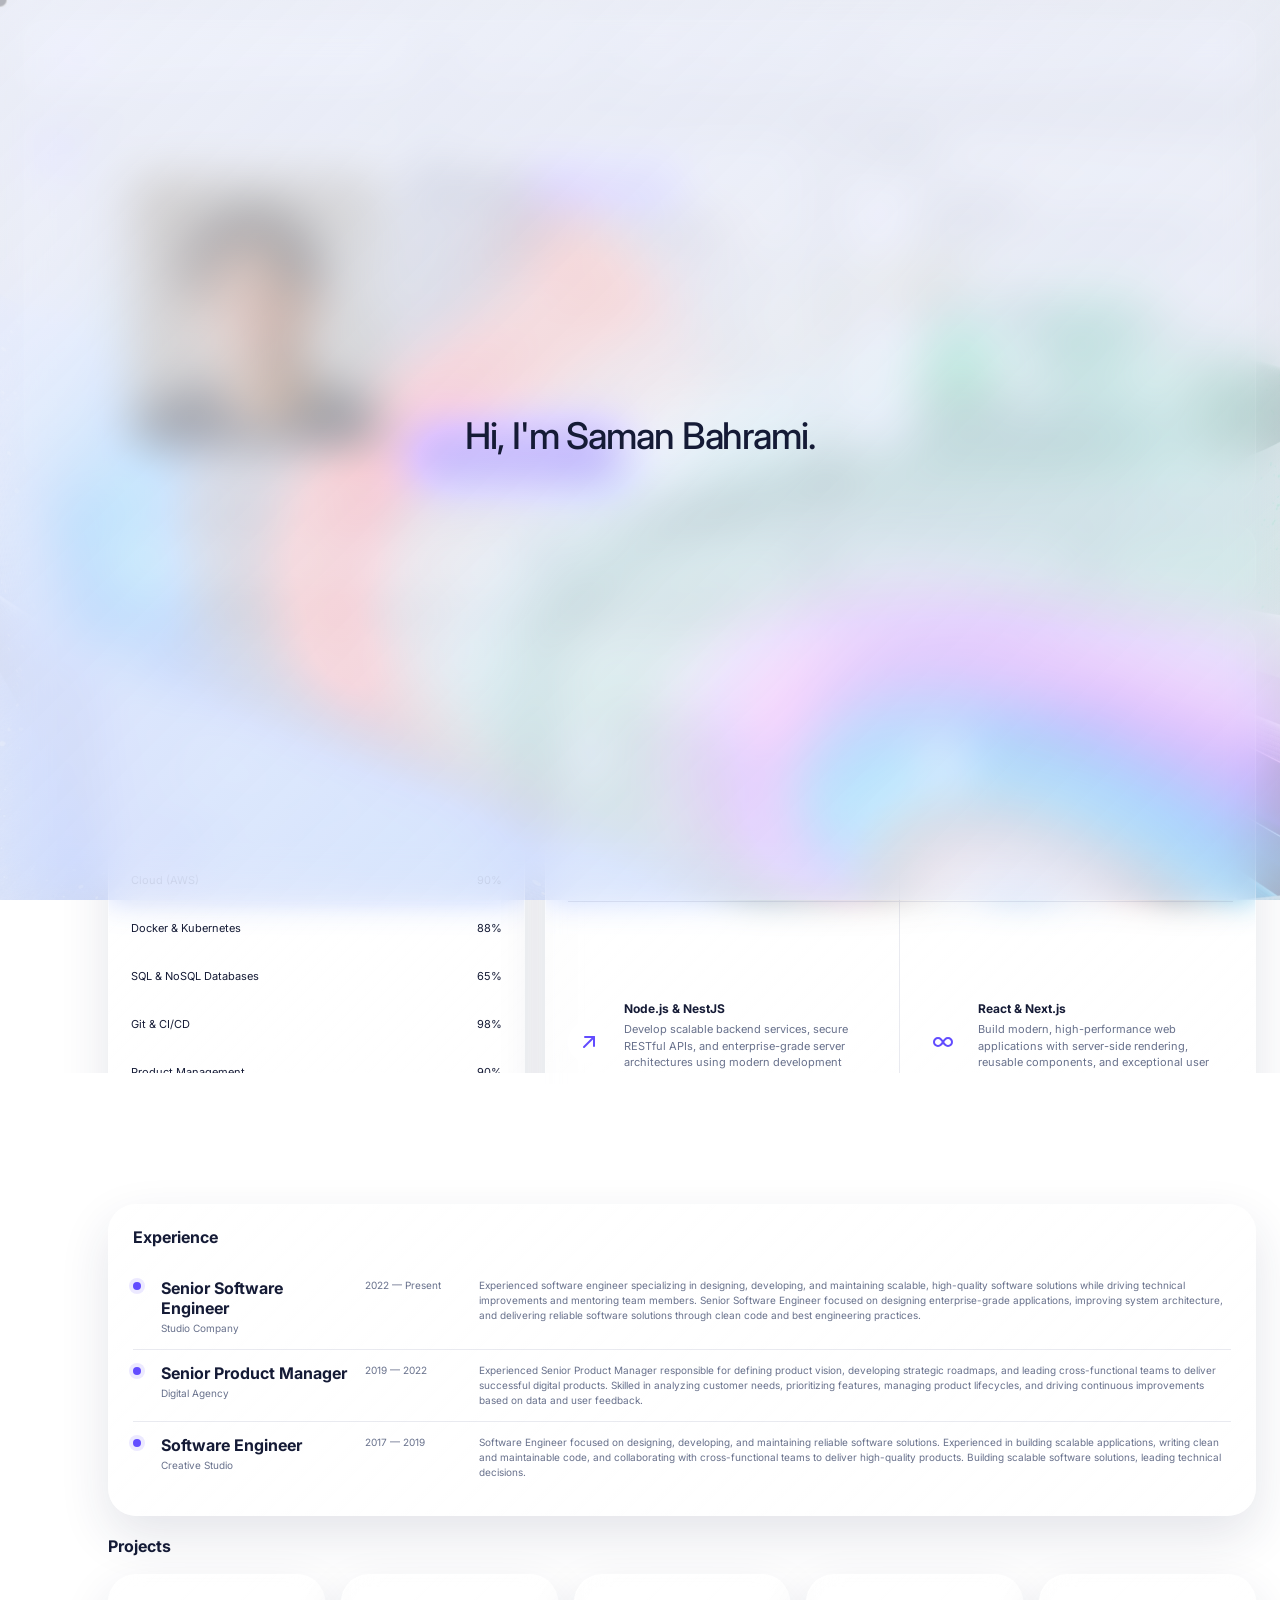
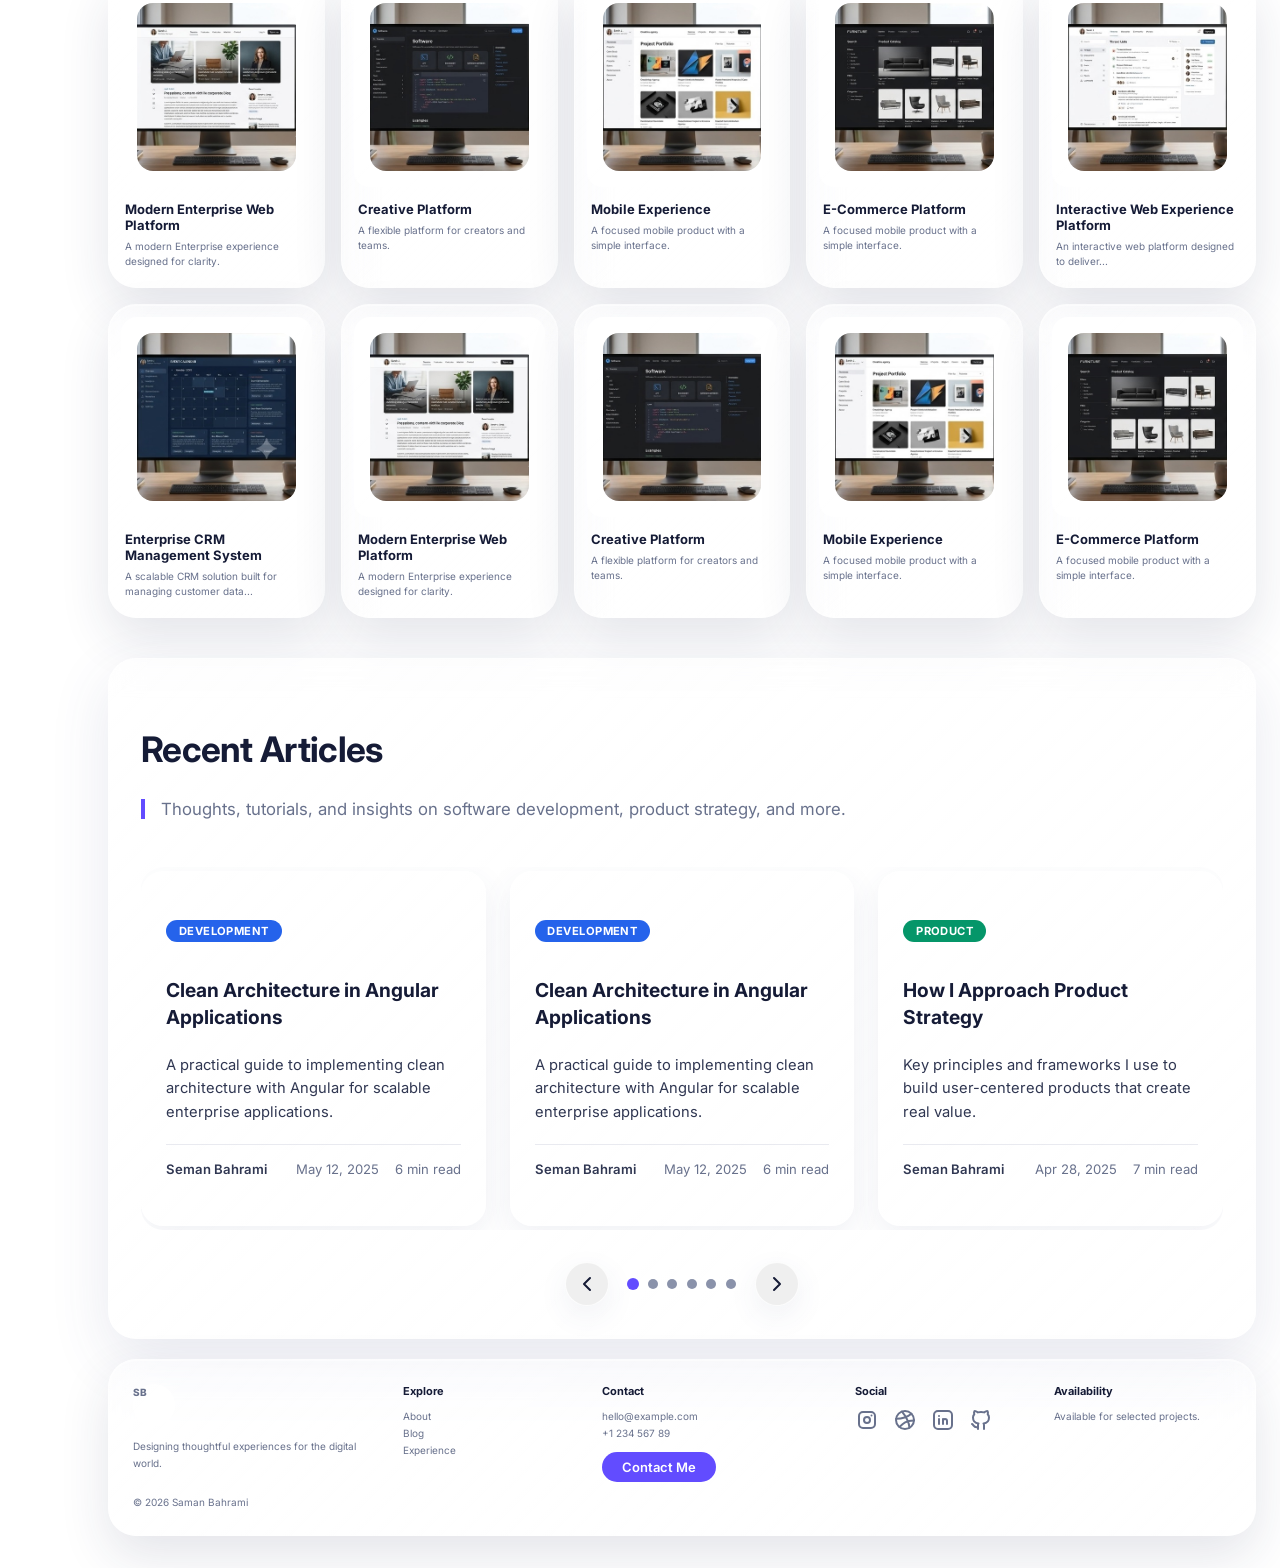
==== fa/index.html @ 25238efe "seperate fa version of theme" ====
<!doctype html>
<html lang="en">
  <head>
    <meta charset="UTF-8" />

    <meta name="viewport" content="width=device-width, initial-scale=1.0" />

    <meta name="description" content="Personal portfolio website" />

    <title>Saman Bahrami</title>

     <link rel="icon" href="./assets/sb.png" type="image/x-icon">

    <link rel="preconnect" href="https://fonts.googleapis.com" />

    <link rel="preconnect" href="https://fonts.gstatic.com" crossorigin />

    <link
      href="https://fonts.googleapis.com/css2?family=Inter:wght@400;500;600;700;800&display=swap"
      rel="stylesheet"
    />

    <link rel="stylesheet" href="./css/style.css" />
    <link rel="stylesheet" href="./css/loading.css" />
  </head>

  <body>
    <!-- scroll progress -->
    <div class="scroll-progress">
      <span class="scroll-progress__glow"></span>
    </div>

    <!-- loader page -->
    <div id="loader" class="loader">
      <div class="loader-content">
        <p id="loaderLineOne" class="loader-line"></p>

        <p id="loaderLineTwo" class="loader-line loader-line-smaller"></p>
      </div>
    </div>

    <!-- =========================================
       SITE HEADER
  ========================================== -->

    <header class="topbar glass">
      <a href="#home" class="brand" aria-label="Go to homepage">
        <span>SB</span>
      </a>

      <!-- Desktop Navigation -->

      <nav class="desktop-nav nav" aria-label="Main navigation">
        <a href="#home" class="active"> Home </a>

        <a href="#skill"> Skill </a>

        <a href="#experience"> Experience </a>

        <a href="#work"> Work </a>

        <a href="#blog"> Blog </a>

        <a href="#contact"> Contact </a>
      </nav>

      <!-- Header Actions -->

      <div class="top-actions">
        <!-- Theme Toggle -->

        <button
          class="theme-switch"
          type="button"
          data-theme-toggle
          aria-label="Switch to dark theme"
          aria-pressed="false"
        >
          <span class="theme-icon theme-icon--sun" aria-hidden="true">
            <svg
              xmlns="http://www.w3.org/2000/svg"
              viewBox="0 0 24 24"
              fill="none"
              stroke="currentColor"
              stroke-width="2"
              stroke-linecap="round"
              stroke-linejoin="round"
            >
              <path stroke="none" d="M0 0h24v24H0z" fill="none" />
              <path d="M8 12a4 4 0 1 0 8 0a4 4 0 1 0 -8 0" />
              <path
                d="M3 12h1m8 -9v1m8 8h1m-9 8v1m-6.4 -15.4l.7 .7m12.1 -.7l-.7 .7m0 11.4l.7 .7m-12.1 -.7l-.7 .7"
              />
            </svg>
          </span>

          <span class="theme-icon theme-icon--moon" aria-hidden="true">
            <svg
              xmlns="http://www.w3.org/2000/svg"
              viewBox="0 0 24 24"
              fill="none"
              stroke="currentColor"
              stroke-width="2"
              stroke-linecap="round"
              stroke-linejoin="round"
            >
              <path stroke="none" d="M0 0h24v24H0z" fill="none" />
              <path
                d="M12 3c.132 0 .263 0 .393 0a7.5 7.5 0 0 0 7.92 12.446a9 9 0 1 1 -8.313 -12.454l0 .008"
              />
            </svg>
          </span>
        </button>

        <!-- Mobile Menu Button -->

        <button
          id="menuOpen"
          class="menu-btn"
          type="button"
          aria-label="Open menu"
          aria-controls="mobileMenu"
        >
          <svg
            xmlns="http://www.w3.org/2000/svg"
            width="24"
            height="24"
            viewBox="0 0 24 24"
            fill="none"
            stroke="currentColor"
            stroke-width="2"
            stroke-linecap="round"
            stroke-linejoin="round"
            class="icon icon-tabler icons-tabler-outline icon-tabler-menu-2"
          >
            <path stroke="none" d="M0 0h24v24H0z" fill="none" />
            <path d="M4 6l16 0" />
            <path d="M4 12l16 0" />
            <path d="M4 18l16 0" />
          </svg>
        </button>
      </div>
    </header>

    <!-- =========================================
       APPLICATION LAYOUT
  ========================================== -->

    <div class="site">
      <div class="app-grid">
        <!-- =====================================
           SIDEBAR
      ====================================== -->

        <aside class="side-nav glass sidebar" aria-label="Section navigation">
          <a href="#home" class="active" aria-label="Home">
            <svg
              xmlns="http://www.w3.org/2000/svg"
              width="24"
              height="24"
              viewBox="0 0 24 24"
              fill="none"
              stroke="currentColor"
              stroke-width="2"
              stroke-linecap="round"
              stroke-linejoin="round"
              class="icon icon-tabler icons-tabler-outline icon-tabler-home"
            >
              <path stroke="none" d="M0 0h24v24H0z" fill="none" />
              <path d="M5 12l-2 0l9 -9l9 9l-2 0" />
              <path d="M5 12v7a2 2 0 0 0 2 2h10a2 2 0 0 0 2 -2v-7" />
              <path d="M9 21v-6a2 2 0 0 1 2 -2h2a2 2 0 0 1 2 2v6" />
            </svg>
          </a>

          <a href="#skill" aria-label="Skill">
            <svg
              xmlns="http://www.w3.org/2000/svg"
              width="24"
              height="24"
              viewBox="0 0 24 24"
              fill="none"
              stroke="currentColor"
              stroke-width="2"
              stroke-linecap="round"
              stroke-linejoin="round"
              class="icon icon-tabler icons-tabler-outline icon-tabler-file-check"
            >
              <path stroke="none" d="M0 0h24v24H0z" fill="none" />
              <path d="M14 3v4a1 1 0 0 0 1 1h4" />
              <path
                d="M17 21h-10a2 2 0 0 1 -2 -2v-14a2 2 0 0 1 2 -2h7l5 5v11a2 2 0 0 1 -2 2"
              />
              <path d="M9 15l2 2l4 -4" />
            </svg>
          </a>

          <a href="#experience" aria-label="Experience">
            <svg
              xmlns="http://www.w3.org/2000/svg"
              width="24"
              height="24"
              viewBox="0 0 24 24"
              fill="none"
              stroke="currentColor"
              stroke-width="2"
              stroke-linecap="round"
              stroke-linejoin="round"
              class="icon icon-tabler icons-tabler-outline icon-tabler-briefcase"
            >
              <path stroke="none" d="M0 0h24v24H0z" fill="none" />
              <path
                d="M3 9a2 2 0 0 1 2 -2h14a2 2 0 0 1 2 2v9a2 2 0 0 1 -2 2h-14a2 2 0 0 1 -2 -2l0 -9"
              />
              <path d="M8 7v-2a2 2 0 0 1 2 -2h4a2 2 0 0 1 2 2v2" />
              <path d="M12 12l0 .01" />
              <path d="M3 13a20 20 0 0 0 18 0" />
            </svg>
          </a>

          <a href="#work" aria-label="Work">
            <svg
              xmlns="http://www.w3.org/2000/svg"
              width="24"
              height="24"
              viewBox="0 0 24 24"
              fill="none"
              stroke="currentColor"
              stroke-width="2"
              stroke-linecap="round"
              stroke-linejoin="round"
              class="icon icon-tabler icons-tabler-outline icon-tabler-device-desktop"
            >
              <path stroke="none" d="M0 0h24v24H0z" fill="none" />
              <path
                d="M3 5a1 1 0 0 1 1 -1h16a1 1 0 0 1 1 1v10a1 1 0 0 1 -1 1h-16a1 1 0 0 1 -1 -1v-10"
              />
              <path d="M7 20h10" />
              <path d="M9 16v4" />
              <path d="M15 16v4" />
            </svg>
          </a>

          <a href="#blog" aria-label="Blog">
            <svg
              xmlns="http://www.w3.org/2000/svg"
              width="24"
              height="24"
              viewBox="0 0 24 24"
              fill="none"
              stroke="currentColor"
              stroke-width="2"
              stroke-linecap="round"
              stroke-linejoin="round"
              class="icon icon-tabler icons-tabler-outline icon-tabler-news"
            >
              <path stroke="none" d="M0 0h24v24H0z" fill="none" />
              <path
                d="M16 6h3a1 1 0 0 1 1 1v11a2 2 0 0 1 -4 0v-13a1 1 0 0 0 -1 -1h-10a1 1 0 0 0 -1 1v12a3 3 0 0 0 3 3h11"
              />
              <path d="M8 8l4 0" />
              <path d="M8 12l4 0" />
              <path d="M8 16l4 0" />
            </svg>
          </a>

          <a href="#contact" aria-label="Contact">
            <svg
              xmlns="http://www.w3.org/2000/svg"
              width="24"
              height="24"
              viewBox="0 0 24 24"
              fill="none"
              stroke="currentColor"
              stroke-width="2"
              stroke-linecap="round"
              stroke-linejoin="round"
              class="icon icon-tabler icons-tabler-outline icon-tabler-mail"
            >
              <path stroke="none" d="M0 0h24v24H0z" fill="none" />
              <path
                d="M3 7a2 2 0 0 1 2 -2h14a2 2 0 0 1 2 2v10a2 2 0 0 1 -2 2h-14a2 2 0 0 1 -2 -2v-10"
              />
              <path d="M3 7l9 6l9 -6" />
            </svg>
          </a>
        </aside>

        <!-- =====================================
           MAIN CONTENT
      ====================================== -->

        <main class="content">
          <!-- ===================================
             HERO
        ==================================== -->

          <section id="home" class="hero">
            <!-- Hero Intro -->

            <article class="hero-intro glass">
              <div class="hero-photo">
                <div class="photo-ring" aria-hidden="true"></div>

                <img
                  src="./assets/profile.png"
                  alt="Profile portrait"
                  loading="lazy"
                />
              </div>

              <div class="hero-copy">
                <span class="eyebrow"> Hello, I'm </span>

                <h1>
                  Saman
                  <strong> Bahrami </strong>
                </h1>

                <h2>Software Engineer & Product Manager</h2>

                <p>
                  I am a Software Engineer and Product Manager with a passion
                  for building scalable, user-centered digital products. I enjoy
                  bridging the gap between technology and business by
                  transforming ideas into practical solutions. With a strong
                  focus on software architecture, product strategy, and user
                  experience, I strive to deliver high-quality products that
                  create real value for users and organizations.
                </p>

                <div class="actions">
                  <a href="#contact" class="primary-btn">
                    Download My Resume
                    <span aria-hidden="true">
                      <svg
                        xmlns="http://www.w3.org/2000/svg"
                        width="24"
                        height="24"
                        viewBox="0 0 24 24"
                        fill="none"
                        stroke="currentColor"
                        stroke-width="2"
                        stroke-linecap="round"
                        stroke-linejoin="round"
                        class="icon icon-tabler icons-tabler-outline icon-tabler-arrow-up-right"
                      >
                        <path stroke="none" d="M0 0h24v24H0z" fill="none" />
                        <path d="M17 7l-10 10" />
                        <path d="M8 7l9 0l0 9" />
                      </svg>
                    </span>
                  </a>

                  <a href="#work" class="round-btn" aria-label="View work">
                    <svg
                      xmlns="http://www.w3.org/2000/svg"
                      width="24"
                      height="24"
                      viewBox="0 0 24 24"
                      fill="none"
                      stroke="currentColor"
                      stroke-width="2"
                      stroke-linecap="round"
                      stroke-linejoin="round"
                      class="icon icon-tabler icons-tabler-outline icon-tabler-arrow-down-right"
                    >
                      <path stroke="none" d="M0 0h24v24H0z" fill="none" />
                      <path d="M7 7l10 10" />
                      <path d="M17 8l0 9l-9 0" />
                    </svg>
                  </a>
                </div>
              </div>
            </article>

            <!-- Services -->

            <section class="services glass">
              <h2>What I do</h2>

              <article class="service">
                <span aria-hidden="true">
                  <svg
                    xmlns="http://www.w3.org/2000/svg"
                    width="24"
                    height="24"
                    viewBox="0 0 24 24"
                    fill="none"
                    stroke="currentColor"
                    stroke-width="2"
                    stroke-linecap="round"
                    stroke-linejoin="round"
                    class="icon icon-tabler icons-tabler-outline icon-tabler-sparkles"
                  >
                    <path stroke="none" d="M0 0h24v24H0z" fill="none" />
                    <path
                      d="M16 18a2 2 0 0 1 2 2a2 2 0 0 1 2 -2a2 2 0 0 1 -2 -2a2 2 0 0 1 -2 2m0 -12a2 2 0 0 1 2 2a2 2 0 0 1 2 -2a2 2 0 0 1 -2 -2a2 2 0 0 1 -2 2m-7 12a6 6 0 0 1 6 -6a6 6 0 0 1 -6 -6a6 6 0 0 1 -6 6a6 6 0 0 1 6 6"
                    />
                  </svg>
                </span>

                <div>
                  <b> Product Strategy </b>

                  <p>
                    Define product vision, prioritize features, and align
                    business goals with user needs to deliver impactful digital
                    products.
                  </p>
                </div>
              </article>

              <article class="service">
                <span aria-hidden="true">
                  <svg
                    xmlns="http://www.w3.org/2000/svg"
                    width="24"
                    height="24"
                    viewBox="0 0 24 24"
                    fill="none"
                    stroke="currentColor"
                    stroke-width="2"
                    stroke-linecap="round"
                    stroke-linejoin="round"
                    class="icon icon-tabler icons-tabler-outline icon-tabler-diamond"
                  >
                    <path stroke="none" d="M0 0h24v24H0z" fill="none" />
                    <path
                      d="M6 5h12l3 5l-8.5 9.5a.7 .7 0 0 1 -1 0l-8.5 -9.5l3 -5"
                    />
                    <path d="M10 12l-2 -2.2l.6 -1" />
                  </svg>
                </span>

                <div>
                  <b> Software Architecture </b>

                  <p>
                    Design scalable, secure, and maintainable software systems
                    using modern technologies and engineering best practices.
                  </p>
                </div>
              </article>

              <article class="service">
                <span aria-hidden="true">
                  <svg
                    xmlns="http://www.w3.org/2000/svg"
                    width="24"
                    height="24"
                    viewBox="0 0 24 24"
                    fill="none"
                    stroke="currentColor"
                    stroke-width="2"
                    stroke-linecap="round"
                    stroke-linejoin="round"
                    class="icon icon-tabler icons-tabler-outline icon-tabler-circle"
                  >
                    <path stroke="none" d="M0 0h24v24H0z" fill="none" />
                    <path d="M3 12a9 9 0 1 0 18 0a9 9 0 1 0 -18 0" />
                  </svg>
                </span>

                <div>
                  <b> Team Leadership </b>

                  <p>
                    Collaborate with cross-functional teams, streamline
                    development processes, and ensure successful product
                    delivery from concept to launch.
                  </p>
                </div>
              </article>
            </section>
          </section>

          <!-- ===================================
             ABOUT / STATS
        ==================================== -->

          <section id="skill" class="stats glass">
            <div>
              <b> 8+ </b>

              <span> Years experience </span>
            </div>

            <div>
              <b> 120+ </b>

              <span> Projects delivered </span>
            </div>

            <div>
              <b> 40+ </b>

              <span> Happy clients </span>
            </div>

            <div>
              <b> 12 </b>

              <span> Testimonials </span>
            </div>
          </section>

          <!-- ===================================
             SKILLS
        ==================================== -->

          <section class="skills-row">
            <!-- Expertise -->

            <article class="expertise glass">
              <h2>Expertise</h2>

              <div class="skill">
                <div>
                  <span> JavaScript / TypeScript </span>

                  <span> 95% </span>
                </div>

                <i>
                  <em data-width="95"></em>
                </i>
              </div>

              <div class="skill">
                <div>
                  <span> React / Next </span>

                  <span> 80% </span>
                </div>

                <i>
                  <em data-width="80"></em>
                </i>
              </div>

              <div class="skill">
                <div>
                  <span> Node.js </span>

                  <span> 90% </span>
                </div>

                <i>
                  <em data-width="90"></em>
                </i>
              </div>

              <div class="skill">
                <div>
                  <span> System Design </span>

                  <span> 78% </span>
                </div>

                <i>
                  <em data-width="78"></em>
                </i>
              </div>
              <div class="skill">
                <div>
                  <span> Cloud (AWS) </span>

                  <span> 90% </span>
                </div>

                <i>
                  <em data-width="90"></em>
                </i>
              </div>
              <div class="skill">
                <div>
                  <span> Docker & Kubernetes </span>

                  <span> 88% </span>
                </div>

                <i>
                  <em data-width="88"></em>
                </i>
              </div>
              <div class="skill">
                <div>
                  <span> SQL & NoSQL Databases </span>

                  <span> 65% </span>
                </div>

                <i>
                  <em data-width="65"></em>
                </i>
              </div>
              <div class="skill">
                <div>
                  <span> Git & CI/CD </span>

                  <span> 98% </span>
                </div>

                <i>
                  <em data-width="98"></em>
                </i>
              </div>
              <div class="skill">
                <div>
                  <span> Product Management </span>

                  <span> 90% </span>
                </div>

                <i>
                  <em data-width="90"></em>
                </i>
              </div>

              <div class="skill">
                <div>
                  <span> Agile & Scrum </span>

                  <span> 98% </span>
                </div>

                <i>
                  <em data-width="98"></em>
                </i>
              </div>
            </article>

            <!-- Principles -->

            <article class="principles glass">
              <div class="principle">
                <span aria-hidden="true">
                  <svg
                    xmlns="http://www.w3.org/2000/svg"
                    width="24"
                    height="24"
                    viewBox="0 0 24 24"
                    fill="none"
                    stroke="currentColor"
                    stroke-width="2"
                    stroke-linecap="round"
                    stroke-linejoin="round"
                    class="icon icon-tabler icons-tabler-outline icon-tabler-diamond"
                  >
                    <path stroke="none" d="M0 0h24v24H0z" fill="none" />
                    <path
                      d="M6 5h12l3 5l-8.5 9.5a.7 .7 0 0 1 -1 0l-8.5 -9.5l3 -5"
                    />
                    <path d="M10 12l-2 -2.2l.6 -1" />
                  </svg>
                </span>

                <div>
                  <b> AWS & Docker </b>

                  <p>
                    Deploy, monitor, and scale cloud-native applications with
                    containerized environments, automated workflows, and
                    reliable infrastructure.
                  </p>
                </div>
              </div>

              <div class="principle">
                <span aria-hidden="true">
                  <svg
                    xmlns="http://www.w3.org/2000/svg"
                    width="24"
                    height="24"
                    viewBox="0 0 24 24"
                    fill="none"
                    stroke="currentColor"
                    stroke-width="2"
                    stroke-linecap="round"
                    stroke-linejoin="round"
                    class="icon icon-tabler icons-tabler-outline icon-tabler-sparkle"
                  >
                    <path stroke="none" d="M0 0h24v24H0z" fill="none" />
                    <path
                      d="M21 12c-6.597 0 -9 2.403 -9 9c0 -6.597 -2.403 -9 -9 -9c6.597 0 9 -2.403 9 -9c0 6.597 2.403 9 9 9"
                    />
                  </svg>
                </span>

                <div>
                  <b> Product Strategy & Agile </b>

                  <p>
                    Lead product planning, define roadmaps, prioritize features,
                    and coordinate cross-functional teams to deliver valuable
                    software efficiently.
                  </p>
                </div>
              </div>

              <div class="principle">
                <span aria-hidden="true">
                  <svg
                    xmlns="http://www.w3.org/2000/svg"
                    width="24"
                    height="24"
                    viewBox="0 0 24 24"
                    fill="none"
                    stroke="currentColor"
                    stroke-width="2"
                    stroke-linecap="round"
                    stroke-linejoin="round"
                    class="icon icon-tabler icons-tabler-outline icon-tabler-arrow-up-right"
                  >
                    <path stroke="none" d="M0 0h24v24H0z" fill="none" />
                    <path d="M17 7l-10 10" />
                    <path d="M8 7l9 0l0 9" />
                  </svg>
                </span>

                <div>
                  <b> Node.js & NestJS </b>

                  <p>
                    Develop scalable backend services, secure RESTful APIs, and
                    enterprise-grade server architectures using modern
                    development practices.
                  </p>
                </div>
              </div>

              <div class="principle">
                <span aria-hidden="true">
                  <svg
                    xmlns="http://www.w3.org/2000/svg"
                    width="24"
                    height="24"
                    viewBox="0 0 24 24"
                    fill="none"
                    stroke="currentColor"
                    stroke-width="2"
                    stroke-linecap="round"
                    stroke-linejoin="round"
                    class="icon icon-tabler icons-tabler-outline icon-tabler-infinity"
                  >
                    <path stroke="none" d="M0 0h24v24H0z" fill="none" />
                    <path
                      d="M9.828 9.172a4 4 0 1 0 0 5.656a10 10 0 0 0 2.172 -2.828a10 10 0 0 1 2.172 -2.828a4 4 0 1 1 0 5.656a10 10 0 0 1 -2.172 -2.828a10 10 0 0 0 -2.172 -2.828"
                    />
                  </svg>
                </span>

                <div>
                  <b> React & Next.js </b>

                  <p>
                    Build modern, high-performance web applications with
                    server-side rendering, reusable components, and exceptional
                    user experiences.
                  </p>
                </div>
              </div>
            </article>
          </section>

          <!-- ===================================
             EXPERIENCE
        ==================================== -->

          <section id="experience" class="experience glass">
            <div class="section-head">
              <h2>Experience</h2>
            </div>

            <article class="experience-row">
              <span class="timeline-dot" aria-hidden="true"></span>

              <div>
                <b> Senior Software Engineer </b>

                <small> Studio Company </small>
              </div>

              <time> 2022 — Present </time>

              <p>
                Experienced software engineer specializing in designing,
                developing, and maintaining scalable, high-quality software
                solutions while driving technical improvements and mentoring
                team members. Senior Software Engineer focused on designing
                enterprise-grade applications, improving system architecture,
                and delivering reliable software solutions through clean code
                and best engineering practices.
              </p>
            </article>

            <article class="experience-row">
              <span class="timeline-dot" aria-hidden="true"></span>

              <div>
                <b> Senior Product Manager </b>

                <small> Digital Agency </small>
              </div>

              <time> 2019 — 2022 </time>

              <p>
                Experienced Senior Product Manager responsible for defining
                product vision, developing strategic roadmaps, and leading
                cross-functional teams to deliver successful digital products.
                Skilled in analyzing customer needs, prioritizing features,
                managing product lifecycles, and driving continuous improvements
                based on data and user feedback.
              </p>
            </article>

            <article class="experience-row">
              <span class="timeline-dot" aria-hidden="true"></span>

              <div>
                <b> Software Engineer </b>

                <small> Creative Studio </small>
              </div>

              <time> 2017 — 2019 </time>

              <p>
                Software Engineer focused on designing, developing, and
                maintaining reliable software solutions. Experienced in building
                scalable applications, writing clean and maintainable code, and
                collaborating with cross-functional teams to deliver
                high-quality products. Building scalable software solutions,
                leading technical decisions.
              </p>
            </article>
          </section>

          <!-- ===================================
             WORK
        ==================================== -->

          <section id="work" class="work">
            <div class="section-head">
              <h2>Projects</h2>
            </div>

            <div class="projects">
              <article class="project glass">
                <div class="project-cover">
                  <img
                    src="./assets/sample/sa01.jpg"
                    alt="Project 1"
                    loading="lazy"
                  />
                </div>

                <h3>Modern Enterprise Web Platform</h3>

                <p>A modern Enterprise experience designed for clarity.</p>
              </article>

              <article class="project glass">
                <div class="project-cover">
                  <img
                    src="./assets/sample/sa02.jpg"
                    alt="Project 2"
                    loading="lazy"
                  />
                </div>

                <h3>Creative Platform</h3>

                <p>A flexible platform for creators and teams.</p>
              </article>

              <article class="project glass">
                <div class="project-cover">
                  <img
                    src="./assets/sample/sa03.jpg"
                    alt="Project 3"
                    loading="lazy"
                  />
                </div>

                <h3>Mobile Experience</h3>

                <p>A focused mobile product with a simple interface.</p>
              </article>

              <article class="project glass">
                <div class="project-cover">
                  <img
                    src="./assets/sample/sa04.jpg"
                    alt="Project 3"
                    loading="lazy"
                  />
                </div>

                <h3>E-Commerce Platform</h3>

                <p>A focused mobile product with a simple interface.</p>
              </article>

              <article class="project glass">
                <div class="project-cover">
                  <img
                    src="./assets/sample/sa05.jpg"
                    alt="Project 3"
                    loading="lazy"
                  />
                </div>

                <h3>Interactive Web Experience Platform</h3>

                <p>An interactive web platform designed to deliver...</p>
              </article>
              <article class="project glass">
                <div class="project-cover">
                  <img
                    src="./assets/sample/sa06.jpg"
                    alt="Project 3"
                    loading="lazy"
                  />
                </div>

                <h3>Enterprise CRM Management System</h3>

                <p>
                  A scalable CRM solution built for managing customer data...
                </p>
              </article>
              <article class="project glass">
                <div class="project-cover">
                  <img
                    src="./assets/sample/sa01.jpg"
                    alt="Project 1"
                    loading="lazy"
                  />
                </div>

                <h3>Modern Enterprise Web Platform</h3>

                <p>A modern Enterprise experience designed for clarity.</p>
              </article>

              <article class="project glass">
                <div class="project-cover">
                  <img
                    src="./assets/sample/sa02.jpg"
                    alt="Project 2"
                    loading="lazy"
                  />
                </div>

                <h3>Creative Platform</h3>

                <p>A flexible platform for creators and teams.</p>
              </article>
              <article class="project glass">
                <div class="project-cover">
                  <img
                    src="./assets/sample/sa03.jpg"
                    alt="Project 3"
                    loading="lazy"
                  />
                </div>

                <h3>Mobile Experience</h3>

                <p>A focused mobile product with a simple interface.</p>
              </article>

              <article class="project glass">
                <div class="project-cover">
                  <img
                    src="./assets/sample/sa04.jpg"
                    alt="Project 3"
                    loading="lazy"
                  />
                </div>

                <h3>E-Commerce Platform</h3>

                <p>A focused mobile product with a simple interface.</p>
              </article>
            </div>
          </section>

          <!-- ===================================
             BLOG 
        ==================================== -->

          <section id="blog" class="blog-wrapper glass">
            <!-- header -->
            <header class="blog-header">
              <h1>Recent Articles</h1>
              <p class="subtitle">
                Thoughts, tutorials, and insights on software development,
                product strategy, and more.
              </p>
            </header>

            <!-- carousel -->
            <div class="carousel-container">
              <div class="carousel-track" id="carouselTrack">
                <!-- کارت‌ها به صورت هاردکد در HTML -->
                <a href="post.html" class="blog-link">
                  <div class="blog-card">
                    <span class="card-category development">Development</span>
                    <h3 class="card-title">
                      Clean Architecture in Angular Applications
                    </h3>
                    <p class="card-description">
                      A practical guide to implementing clean architecture with
                      Angular for scalable enterprise applications.
                    </p>
                    <div class="card-footer">
                      <span class="author">Seman Bahrami</span>
                      <div class="meta-info">
                        <span
                          ><i class="far fa-calendar-alt"></i> May 12,
                          2025</span
                        >
                        <span><i class="far fa-clock"></i> 6 min read</span>
                      </div>
                    </div>
                  </div>
                </a>
                <a href="post.html" class="blog-link">
                  <div class="blog-card">
                    <span class="card-category development">Development</span>
                    <h3 class="card-title">
                      Clean Architecture in Angular Applications
                    </h3>
                    <p class="card-description">
                      A practical guide to implementing clean architecture with
                      Angular for scalable enterprise applications.
                    </p>
                    <div class="card-footer">
                      <span class="author">Seman Bahrami</span>
                      <div class="meta-info">
                        <span
                          ><i class="far fa-calendar-alt"></i> May 12,
                          2025</span
                        >
                        <span><i class="far fa-clock"></i> 6 min read</span>
                      </div>
                    </div>
                  </div>
                </a>
                <a href="post.html" class="blog-link">
                  <div class="blog-card">
                    <span class="card-category product">Product</span>
                    <h3 class="card-title">How I Approach Product Strategy</h3>
                    <p class="card-description">
                      Key principles and frameworks I use to build user-centered
                      products that create real value.
                    </p>
                    <div class="card-footer">
                      <span class="author">Seman Bahrami</span>
                      <div class="meta-info">
                        <span
                          ><i class="far fa-calendar-alt"></i> Apr 28,
                          2025</span
                        >
                        <span><i class="far fa-clock"></i> 7 min read</span>
                      </div>
                    </div>
                  </div>
                </a>
                <a href="post.html" class="blog-link">
                  <div class="blog-card">
                    <span class="card-category tips">Tips &amp; Tricks</span>
                    <h3 class="card-title">
                      10 VS Code Extensions I Can't Live Without
                    </h3>
                    <p class="card-description">
                      A list of VS Code extensions that supercharge my
                      productivity as a developer.
                    </p>
                    <div class="card-footer">
                      <span class="author">Seman Bahrami</span>
                      <div class="meta-info">
                        <span
                          ><i class="far fa-calendar-alt"></i> Apr 15,
                          2025</span
                        >
                        <span><i class="far fa-clock"></i> 4 min read</span>
                      </div>
                    </div>
                  </div>
                </a>
                <a href="post.html" class="blog-link">
                  <div class="blog-card">
                    <span class="card-category development">Development</span>
                    <h3 class="card-title">
                      Clean Architecture in Angular Applications
                    </h3>
                    <p class="card-description">
                      A practical guide to implementing clean architecture with
                      Angular for scalable enterprise applications.
                    </p>
                    <div class="card-footer">
                      <span class="author">Seman Bahrami</span>
                      <div class="meta-info">
                        <span
                          ><i class="far fa-calendar-alt"></i> May 12,
                          2025</span
                        >
                        <span><i class="far fa-clock"></i> 6 min read</span>
                      </div>
                    </div>
                  </div>
                </a>
                <a href="post.html" class="blog-link">
                  <div class="blog-card">
                    <span class="card-category development">Development</span>
                    <h3 class="card-title">
                      Clean Architecture in Angular Applications
                    </h3>
                    <p class="card-description">
                      A practical guide to implementing clean architecture with
                      Angular for scalable enterprise applications.
                    </p>
                    <div class="card-footer">
                      <span class="author">Seman Bahrami</span>
                      <div class="meta-info">
                        <span
                          ><i class="far fa-calendar-alt"></i> May 12,
                          2025</span
                        >
                        <span><i class="far fa-clock"></i> 6 min read</span>
                      </div>
                    </div>
                  </div>
                </a>
                <a href="post.html" class="blog-link">
                  <div class="blog-card">
                    <span class="card-category development">Development</span>
                    <h3 class="card-title">
                      Clean Architecture in Angular Applications
                    </h3>
                    <p class="card-description">
                      A practical guide to implementing clean architecture with
                      Angular for scalable enterprise applications.
                    </p>
                    <div class="card-footer">
                      <span class="author">Seman Bahrami</span>
                      <div class="meta-info">
                        <span
                          ><i class="far fa-calendar-alt"></i> May 12,
                          2025</span
                        >
                        <span><i class="far fa-clock"></i> 6 min read</span>
                      </div>
                    </div>
                  </div>
                </a>
                <a href="post.html" class="blog-link">
                  <div class="blog-card">
                    <span class="card-category development">Development</span>
                    <h3 class="card-title">
                      Clean Architecture in Angular Applications
                    </h3>
                    <p class="card-description">
                      A practical guide to implementing clean architecture with
                      Angular for scalable enterprise applications.
                    </p>
                    <div class="card-footer">
                      <span class="author">Seman Bahrami</span>
                      <div class="meta-info">
                        <span
                          ><i class="far fa-calendar-alt"></i> May 12,
                          2025</span
                        >
                        <span><i class="far fa-clock"></i> 6 min read</span>
                      </div>
                    </div>
                  </div>
                </a>
                <!-- در صورت نیاز کارت‌های بیشتر اینجا اضافه کنید -->
              </div>
            </div>
            <!-- controls -->
            <div class="carousel-controls">
              <button class="btn-prev" id="prevBtn" aria-label="قبلی">
                <svg
                  xmlns="http://www.w3.org/2000/svg"
                  width="24"
                  height="24"
                  viewBox="0 0 24 24"
                  fill="none"
                  stroke="currentColor"
                  stroke-width="2"
                  stroke-linecap="round"
                  stroke-linejoin="round"
                  class="icon icon-tabler icons-tabler-outline icon-tabler-chevron-left"
                >
                  <path stroke="none" d="M0 0h24v24H0z" fill="none" />
                  <path d="M15 6l-6 6l6 6" />
                </svg>
              </button>
              <div class="dots" id="dotsContainer"></div>
              <button class="btn-next" id="nextBtn" aria-label="بعدی">
                <svg
                  xmlns="http://www.w3.org/2000/svg"
                  width="24"
                  height="24"
                  viewBox="0 0 24 24"
                  fill="none"
                  stroke="currentColor"
                  stroke-width="2"
                  stroke-linecap="round"
                  stroke-linejoin="round"
                  class="icon icon-tabler icons-tabler-outline icon-tabler-chevron-right"
                >
                  <path stroke="none" d="M0 0h24v24H0z" fill="none" />
                  <path d="M9 6l6 6l-6 6" />
                </svg>
              </button>
            </div>
          </section>

          <!-- ===================================
             FOOTER / CONTACT
        ==================================== -->

          <footer id="contact" class="footer glass">
            <div>
              <a href="#home" class="brand footer-brand">
                <span> SB </span>
              </a>

              <p>Designing thoughtful experiences for the digital world.</p>

              <small> © 2026 Saman Bahrami </small>
            </div>

            <div>
              <h3>Explore</h3>

              <a href="#about"> About </a>

              <a href="#blog"> Blog </a>

              <a href="#experience"> Experience </a>
            </div>

            <div>
              <h3>Contact</h3>

              <a href="mailto:hello@example.com"> hello@example.com </a>

              <a href="tel:+123456789"> +1 234 567 89 </a>

              <button
                id="openContactModal"
                class="primary-btn short-btn"
                type="button"
              >
                Contact Me
              </button>
            </div>

            <div>
              <h3>Social</h3>

              <div class="socials">
                <a href="#" aria-label="Instagram">
                  <svg
                    xmlns="http://www.w3.org/2000/svg"
                    width="24"
                    height="24"
                    viewBox="0 0 24 24"
                    fill="none"
                    stroke="currentColor"
                    stroke-width="2"
                    stroke-linecap="round"
                    stroke-linejoin="round"
                    class="icon icon-tabler icons-tabler-outline icon-tabler-brand-instagram"
                  >
                    <path stroke="none" d="M0 0h24v24H0z" fill="none" />
                    <path
                      d="M4 8a4 4 0 0 1 4 -4h8a4 4 0 0 1 4 4v8a4 4 0 0 1 -4 4h-8a4 4 0 0 1 -4 -4l0 -8"
                    />
                    <path d="M9 12a3 3 0 1 0 6 0a3 3 0 0 0 -6 0" />
                    <path d="M16.5 7.5v.01" />
                  </svg>
                </a>

                <a href="#" aria-label="Dribbble">
                  <svg
                    xmlns="http://www.w3.org/2000/svg"
                    width="24"
                    height="24"
                    viewBox="0 0 24 24"
                    fill="none"
                    stroke="currentColor"
                    stroke-width="2"
                    stroke-linecap="round"
                    stroke-linejoin="round"
                    class="icon icon-tabler icons-tabler-outline icon-tabler-brand-dribbble"
                  >
                    <path stroke="none" d="M0 0h24v24H0z" fill="none" />
                    <path d="M3 12a9 9 0 1 0 18 0a9 9 0 1 0 -18 0" />
                    <path d="M9 3.6c5 6 7 10.5 7.5 16.2" />
                    <path d="M6.4 19c3.5 -3.5 6 -6.5 14.5 -6.4" />
                    <path d="M3.1 10.75c5 0 9.814 -.38 15.314 -5" />
                  </svg>
                </a>

                <a href="#" aria-label="LinkedIn">
                  <svg
                    xmlns="http://www.w3.org/2000/svg"
                    width="24"
                    height="24"
                    viewBox="0 0 24 24"
                    fill="none"
                    stroke="currentColor"
                    stroke-width="2"
                    stroke-linecap="round"
                    stroke-linejoin="round"
                    class="icon icon-tabler icons-tabler-outline icon-tabler-brand-linkedin"
                  >
                    <path stroke="none" d="M0 0h24v24H0z" fill="none" />
                    <path d="M8 11v5" />
                    <path d="M8 8v.01" />
                    <path d="M12 16v-5" />
                    <path d="M16 16v-3a2 2 0 1 0 -4 0" />
                    <path
                      d="M3 7a4 4 0 0 1 4 -4h10a4 4 0 0 1 4 4v10a4 4 0 0 1 -4 4h-10a4 4 0 0 1 -4 -4l0 -10"
                    />
                  </svg>
                </a>
                <a href="#" aria-label="Git Hub">
                  <svg
                    xmlns="http://www.w3.org/2000/svg"
                    width="24"
                    height="24"
                    viewBox="0 0 24 24"
                    fill="none"
                    stroke="currentColor"
                    stroke-width="2"
                    stroke-linecap="round"
                    stroke-linejoin="round"
                    class="icon icon-tabler icons-tabler-outline icon-tabler-brand-github"
                  >
                    <path stroke="none" d="M0 0h24v24H0z" fill="none" />
                    <path
                      d="M9 19c-4.3 1.4 -4.3 -2.5 -6 -3m12 5v-3.5c0 -1 .1 -1.4 -.5 -2c2.8 -.3 5.5 -1.4 5.5 -6a4.6 4.6 0 0 0 -1.3 -3.2a4.2 4.2 0 0 0 -.1 -3.2s-1.1 -.3 -3.5 1.3a12.3 12.3 0 0 0 -6.2 0c-2.4 -1.6 -3.5 -1.3 -3.5 -1.3a4.2 4.2 0 0 0 -.1 3.2a4.6 4.6 0 0 0 -1.3 3.2c0 4.6 2.7 5.7 5.5 6c-.6 .6 -.6 1.2 -.5 2v3.5"
                    />
                  </svg>
                </a>
              </div>
            </div>

            <div>
              <h3>Availability</h3>

              <span> Available for selected projects. </span>
            </div>
          </footer>
        </main>
      </div>
    </div>

    <!-- =========================================
       MOBILE MENU
  ========================================== -->

    <div id="mobileMenu" class="mobile-menu" aria-label="Mobile navigation">
      <button id="menuClose" type="button" aria-label="Close menu">
        <svg
          xmlns="http://www.w3.org/2000/svg"
          width="24"
          height="24"
          viewBox="0 0 24 24"
          fill="none"
          stroke="currentColor"
          stroke-width="2"
          stroke-linecap="round"
          stroke-linejoin="round"
          class="icon icon-tabler icons-tabler-outline icon-tabler-x"
        >
          <path stroke="none" d="M0 0h24v24H0z" fill="none" />
          <path d="M18 6l-12 12" />
          <path d="M6 6l12 12" />
        </svg>
      </button>

      <a href="#home"> Home </a>

      <a href="#about"> About </a>

      <a href="#experience"> Experience </a>

      <a href="#work"> Work </a>

      <a href="#blog"> Blog </a>

      <a href="#contact"> Contact </a>
    </div>

    <!-- /* back to top button */ -->
    <button id="backToTop" aria-label="Back to top">
      <svg
        xmlns="http://www.w3.org/2000/svg"
        width="24"
        height="24"
        viewBox="0 0 24 24"
        fill="none"
        stroke="currentColor"
        stroke-width="2"
        stroke-linecap="round"
        stroke-linejoin="round"
        class="icon icon-tabler icons-tabler-outline icon-tabler-chevron-up"
      >
        <path stroke="none" d="M0 0h24v24H0z" fill="none" />
        <path d="M6 15l6 -6l6 6" />
      </svg>
    </button>

    <!-- Contact Modal -->

    <div id="contactModal" class="contact-modal" aria-hidden="true">
      <div
        class="contact-modal__content glass"
        role="dialog"
        aria-modal="true"
        aria-labelledby="contactModalTitle"
      >
        <button
          id="closeContactModal"
          class="contact-modal__close"
          type="button"
          aria-label="Close contact form"
        >
          &times;
        </button>

        <div class="contact-modal__header">
          <span class="eyebrow"> Get in touch </span>

          <h2 id="contactModalTitle">Let's work together</h2>

          <p>Have a project in mind? Feel free to send me a message.</p>
        </div>

        <form class="contact-form">
          <div class="contact-form__field">
            <label for="contactName"> Name </label>

            <input
              id="contactName"
              type="text"
              name="name"
              placeholder="Your name"
              required
            />
          </div>

          <div class="contact-form__field">
            <label for="contactEmail"> Email </label>

            <input
              id="contactEmail"
              type="email"
              name="email"
              placeholder="your@email.com"
              required
            />
          </div>

          <div class="contact-form__field">
            <label for="contactMessage"> Message </label>

            <textarea
              id="contactMessage"
              name="message"
              rows="5"
              placeholder="Tell me about your project..."
              required
              minlength="2"
              maxlength="5"
            ></textarea>
          </div>

          <button type="submit" class="primary-btn contact-form__submit">
            Send Message
          </button>
        </form>
      </div>
    </div>

    <!-- /* custom cursor */ -->
    <div class="cursor"></div>

    <!-- =========================================
       JAVASCRIPT
  ========================================== -->

    <script src="./js/tabler.min.js"></script>
    <script src="./js/lenis.min.js"></script>
    <script src="./js/carousel.js"></script>
    <script src="./js/script.js"></script>
  </body>
</html>
---- fa/css/style.css ----
/* =========================================================
   ROOT / THEME
========================================================= */

:root {
  color-scheme: light;

  --bg: #eef1fb;

  --surface: rgba(255, 255, 255, 0.62);
  --surface-strong: rgba(255, 255, 255, 0.86);
  --surface-solid: #ffffff;

  --text: #151b36;
  --text-soft: #303752;
  --muted: #68718c;
  --muted-light: #8a92aa;

  --primary: #624cff;
  --secondary: #4ca8ff;
  --primary-hover: #5139ed;
  --primary-soft: rgba(98, 76, 255, 0.12);

  --border: rgba(255, 255, 255, 0.82);
  --line: rgba(98, 108, 150, 0.14);

  --shadow: 0 20px 60px rgba(65, 75, 130, 0.12);

  --shadow-soft: 0 10px 30px rgba(65, 75, 130, 0.08);

  --radius-xl: 28px;
  --radius-lg: 22px;
  --radius-md: 16px;

  --blur: 24px;

  --container: 1440px;
}

[data-theme="dark"] {
  color-scheme: dark;

  --bg: #0b0d18;

  --surface: rgba(24, 27, 46, 0.76);
  --surface-strong: rgba(32, 36, 61, 0.92);
  --surface-solid: #171a2c;

  --text: #f4f5ff;
  --text-soft: #d9dced;
  --muted: #a2a8c0;
  --muted-light: #7d849e;

  --primary: #8b7dff;
  --secondary: #6eb9ff;
  --primary-hover: #a096ff;
  --primary-soft: rgba(139, 125, 255, 0.16);

  --border: rgba(255, 255, 255, 0.11);
  --line: rgba(255, 255, 255, 0.1);

  --shadow: 0 24px 70px rgba(0, 0, 0, 0.38);

  --shadow-soft: 0 12px 34px rgba(0, 0, 0, 0.28);
}

/* =========================================================
   RESET
========================================================= */

*,
*::before,
*::after {
  box-sizing: border-box;
}

html {
  min-width: 320px;
}

body {
  min-width: 320px;
  min-height: 100vh;

  margin: 0;
  overflow-x: hidden;

  color: var(--text);
  background:
    linear-gradient(
      135deg,
      rgba(238, 241, 251, 0.62),
      rgba(238, 241, 251, 0.42)
    ),
    url("../assets/bg8.jpg");

  background-size: cover;
  background-position: center;
  background-attachment: fixed;

  font-family:
    Inter,
    system-ui,
    -apple-system,
    BlinkMacSystemFont,
    "Segoe UI",
    sans-serif;

  transition:
    color 0.3s ease,
    background-color 0.3s ease;
}

[data-theme="dark"] body {
  background:
    linear-gradient(135deg, rgba(7, 9, 18, 0.72), rgba(8, 10, 20, 0.58)),
    url("../assets/bg8.jpg");

  background-size: cover;
  background-position: center;
  background-attachment: fixed;
}

body.menu-open {
  overflow: hidden;
}

img {
  display: block;
  max-width: 100%;
}

a {
  color: inherit;
  text-decoration: none;
}

button {
  border: 0;
  font: inherit;
  cursor: pointer;
}

/* =========================================================
   GLASS SYSTEM
========================================================= */

/* .glass {
  background: var(--surface);

  border: 1px solid var(--border);

  box-shadow: var(--shadow);

  backdrop-filter: blur(var(--blur)) saturate(145%);

  -webkit-backdrop-filter: blur(var(--blur)) saturate(145%);

  transition:
    background-color 0.3s ease,
    border-color 0.3s ease,
    box-shadow 0.3s ease,
    color 0.3s ease;
} */

.glass {
  position: relative;

  background: linear-gradient(
    135deg,
    rgba(255, 255, 255, 0.42),
    rgba(255, 255, 255, 0.18)
  );

  border: 1px solid rgba(255, 255, 255, 0.48);

  box-shadow:
    0 20px 50px rgba(31, 38, 80, 0.12),
    inset 0 1px 0 rgba(255, 255, 255, 0.5);

  backdrop-filter: blur(16px) saturate(160%);

  -webkit-backdrop-filter: blur(16px) saturate(160%);

  transition:
    background 0.3s ease,
    border-color 0.3s ease,
    box-shadow 0.3s ease;
}

[data-theme="dark"] .glass {
  background: linear-gradient(
    135deg,
    rgba(38, 42, 70, 0.58),
    rgba(20, 23, 42, 0.42)
  );

  border-color: rgba(255, 255, 255, 0.12);

  box-shadow:
    0 20px 60px rgba(0, 0, 0, 0.35),
    inset 0 1px 0 rgba(255, 255, 255, 0.08);
}

/* =========================================================
   TOPBAR
========================================================= */

.topbar {
  position: sticky;
  top: 20px;
  z-index: 100;

  width: min(calc(100% - 48px), var(--container));

  height: 76px;

  margin: 20px auto 0;
  padding: 8px 18px;

  display: flex;
  align-items: center;
  gap: 24px;

  border-radius: var(--radius-lg);

  overflow: hidden;
}

.brand {
  width: 56px;
  height: 56px;

  flex: 0 0 56px;

  display: grid;
  place-items: center;

  border-radius: 50%;

  background: var(--surface-strong);

  font-size: 18px;
  font-weight: 800;
}

.brand span {
  color: var(--primary);
}

/* =========================================================
   DESKTOP NAVIGATION
========================================================= */

.desktop-nav {
  flex: 1;

  display: flex;
  align-items: center;
  justify-content: center;
  gap: 26px;
}

.desktop-nav a {
  position: relative;

  padding: 12px 8px;

  color: var(--muted);

  font-size: 13px;
  font-weight: 500;

  transition: color 0.2s ease;
}

.desktop-nav a:hover,
.desktop-nav a.active {
  color: var(--text);
}

.desktop-nav a.active::after {
  content: "";

  position: absolute;
  left: 50%;
  bottom: 1px;

  width: 22px;
  height: 2px;

  border-radius: 10px;

  background: var(--primary);

  transform: translateX(-50%);
}

/* =========================================================
   HEADER ACTIONS
========================================================= */

.top-actions {
  display: flex;
  align-items: center;
  gap: 12px;
}

/* =========================================================
   THEME SWITCH
========================================================= */

.theme-switch {
  position: relative;

  width: 40px;
  height: 40px;

  display: grid;
  place-items: center;

  padding: 0;

  border-radius: 22px;

  color: var(--primary);
  background: var(--surface-strong);

  transition:
    background-color 0.3s ease,
    color 0.3s ease,
    transform 0.2s ease;
}

.theme-switch:hover {
  transform: translateY(-2px);
}

.theme-switch span {
  display: grid;
  place-items: center;
}

.theme-switch svg {
  width: 20px;
  height: 20px;
}

/* به صورت پیش‌فرض: حالت روشن → نمایش خورشید */
.theme-switch span:last-child {
  display: none;
}

/* حالت تاریک → نمایش ماه */
[data-theme="dark"] .theme-switch span:first-child {
  display: none;
}

[data-theme="dark"] .theme-switch span:last-child {
  display: grid;
}

.primary-btn {
  display: inline-flex;
  align-items: center;
  gap: 10px;

  padding: 13px 20px;

  border-radius: var(--radius-md);

  color: #ffffff;
  background: var(--primary);

  font-size: 13px;
  font-weight: 600;

  transition:
    background-color 0.2s ease,
    transform 0.2s ease;
}

.primary-btn:hover {
  background: var(--primary-hover);
  transform: translateY(-2px);
}

.menu-btn {
  display: none;

  width: 40px;
  height: 40px;

  place-items: center;

  border-radius: 50%;

  color: var(--text);
  background: var(--surface-strong);
}

/* =========================================================
   MAIN SITE CONTAINER
========================================================= */

.site {
  width: min(calc(100% - 48px), var(--container));

  margin: 20px auto 32px;
}

/* =========================================================
   DESKTOP LAYOUT
========================================================= */

.app-grid {
  display: grid;

  grid-template-columns: 64px minmax(0, 1fr);

  gap: 20px;

  align-items: start;
}

/* =========================================================
   DESKTOP SIDEBAR
========================================================= */

.side-nav {
  position: sticky;
  top: 116px;
  z-index: 20;

  width: 64px;

  padding: 12px 0;

  display: flex;
  flex-direction: column;
  align-items: center;
  gap: 8px;

  border-radius: var(--radius-lg);
}

.side-nav a {
  width: 44px;
  height: 48px;

  display: grid;
  place-items: center;

  border-radius: 14px;

  color: var(--muted);

  font-size: 20px;

  transition:
    color 0.2s ease,
    background-color 0.2s ease;
}

.side-nav a:hover,
.side-nav a.active {
  color: var(--primary);
  background: var(--primary-soft);
}

/* =========================================================
   CONTENT
========================================================= */

.content {
  min-width: 0;
}

.content section,
.content footer {
  scroll-margin-top: 120px;
}

/* =========================================================
   HERO
========================================================= */

.hero {
  display: grid;

  grid-template-columns:
    minmax(0, 1.45fr)
    minmax(300px, 0.85fr);

  gap: 20px;
}

.hero-intro {
  min-height: 320px;

  padding: 22px;

  display: flex;
  align-items: center;
  gap: 28px;

  border-radius: var(--radius-xl);
}

.hero-photo {
  position: relative;

  width: 250px;
  height: 276px;

  flex: 0 0 250px;

  overflow: hidden;

  display: flex;
  align-items: flex-end;
  justify-content: center;

  border-radius: 20px;

  background: linear-gradient(
    145deg,
    var(--surface-strong),
    var(--primary-soft)
  );
}

.photo-ring {
  position: absolute;

  top: 12px;

  width: 225px;
  height: 225px;

  border: 1px solid var(--primary-soft);

  border-radius: 50%;
}

.hero-photo img {
  position: relative;
  z-index: 1;

  width: 100%;
  height: 100%;

  object-fit: cover;
  object-position: center 25%;
}

.hero-copy {
  min-width: 0;
}

.eyebrow {
  color: var(--muted);

  font-size: 13px;
}

.hero-copy h1 {
  margin: 6px 0 12px;

  font-size: clamp(28px, 3vw, 38px);
  line-height: 1.1;
  letter-spacing: -1px;
}

.hero-copy h1 strong {
  color: var(--primary);
}

.hero-copy h2 {
  max-width: 440px;

  margin: 0 0 12px;

  font-size: 17px;
  line-height: 1.45;
}

.hero-copy p {
  max-width: 410px;

  margin: 0;

  color: var(--muted);

  font-size: 13px;
  line-height: 1.65;
}

.actions {
  display: flex;
  align-items: center;
  gap: 16px;

  margin-top: 22px;
}

.round-btn {
  width: 46px;
  height: 46px;

  display: grid;
  place-items: center;

  border-radius: 50%;

  color: var(--primary);
  background: var(--surface-strong);

  box-shadow: var(--shadow-soft);
}

/* =========================================================
   SERVICES
========================================================= */

.services {
  padding: 24px;

  border-radius: var(--radius-xl);
}

.services h2,
.expertise h2,
.section-head h2 {
  margin: 0 0 18px;

  font-size: 16px;
}

.service {
  display: flex;
  align-items: center;
  gap: 14px;

  padding: 12px 0;

  border-bottom: 1px solid var(--line);
}

.service:last-child {
  border-bottom: 0;
}

.service > span {
  width: 40px;
  height: 40px;

  flex: 0 0 40px;

  display: grid;
  place-items: center;

  border-radius: 12px;

  color: var(--primary);
  background: var(--surface-strong);

  font-size: 18px;
}

.service b {
  font-size: 12px;
}

.service p {
  margin: 4px 0 0;

  color: var(--muted);

  font-size: 11px;
  line-height: 1.5;
}

/* =========================================================
   STATS
========================================================= */

.stats {
  margin-top: 20px;
  padding: 18px 28px;

  display: grid;
  grid-template-columns: repeat(4, 1fr);

  border-radius: var(--radius-lg);
}

.stats > div {
  display: flex;
  flex-direction: column;
  align-items: center;
  gap: 5px;

  border-right: 1px solid var(--line);
}

.stats > div:last-child {
  border-right: 0;
}

.stats b {
  font-size: 18px;
}

.stats span {
  color: var(--muted);

  font-size: 10px;
}

/* =========================================================
   SKILLS SECTION
========================================================= */
.skills-row {
  margin-top: 20px;

  display: grid;
  grid-template-columns:
    minmax(270px, 0.85fr)
    minmax(0, 1.45fr);

  gap: 20px;
}

.expertise {
  padding: 22px;
  border-radius: var(--radius-xl);
}

.skill {
  margin: 18px 0;
}

.skill > div {
  display: flex;
  justify-content: space-between;
  align-items: center;

  margin-bottom: 8px;

  font-size: 11px;
}

/* Track */

.skill i {
  display: block;

  width: 100%;
  height: 8px;

  background: rgba(255, 255, 255, 0.08);

  border-radius: 999px;

  overflow: hidden;
}

/* Progress */

.skill i em {
  display: block;

  width: 0;
  height: 50%;

  border-radius: inherit;

  background: linear-gradient(90deg, var(--primary), var(--secondary));

  transition: width 1.2s cubic-bezier(0.22, 1, 0.36, 1);
}

/* =========================================================
   PRINCIPLES
========================================================= */

.principles {
  padding: 0 22px;

  display: grid;
  grid-template-columns: 1fr 1fr;

  border-radius: var(--radius-xl);
}

.principle {
  display: flex;
  align-items: center;
  gap: 14px;

  padding: 22px 0;

  border-bottom: 1px solid var(--line);
}

.principle:nth-child(odd) {
  padding-right: 22px;

  border-right: 1px solid var(--line);
}

.principle:nth-child(even) {
  padding-left: 22px;
}

.principle:nth-last-child(-n + 2) {
  border-bottom: 0;
}

.principle > span {
  width: 42px;
  height: 42px;

  flex: 0 0 42px;

  display: grid;
  place-items: center;

  border-radius: 50%;

  color: var(--primary);
  background: var(--surface-strong);
}

.principle b {
  font-size: 12px;
}

.principle p {
  margin: 4px 0 0;

  color: var(--muted);

  font-size: 11px;
  line-height: 1.5;
}

/* =========================================================
   EXPERIENCE
========================================================= */

.experience {
  margin-top: 20px;
  padding: 22px 24px;

  border-radius: var(--radius-xl);
}

.section-head {
  display: flex;
  align-items: center;
  justify-content: space-between;
  gap: 16px;
}

.section-head a {
  color: var(--muted);

  font-size: 11px;
}

.experience-row {
  display: grid;

  grid-template-columns:
    14px
    minmax(160px, 190px)
    100px
    minmax(0, 1fr);

  gap: 14px;

  align-items: start;

  padding: 13px 0;

  border-bottom: 1px solid var(--line);
}

.experience-row:last-child {
  border-bottom: 0;
}

.timeline-dot {
  width: 8px;
  height: 8px;

  margin-top: 4px;

  border-radius: 50%;

  background: var(--primary);

  box-shadow: 0 0 0 4px var(--primary-soft);
}

.experience-row div {
  display: flex;
  flex-direction: column;
  gap: 3px;
}

.experience-row small,
.experience-row time,
.experience-row p {
  margin: 0;

  color: var(--muted);

  font-size: 10px;
  line-height: 1.5;
}

/* =========================================================
   WORK
========================================================= */

.work {
  margin-top: 20px;
}

.projects {
  display: grid;

  grid-template-columns: repeat(5, minmax(0, 1fr));

  gap: 16px;
}

.project {
  padding: 12px;

  border-radius: var(--radius-xl);
}

.project-cover {
  height: 200px;

  display: flex;
  align-items: flex-end;

  padding: 16px;
  margin-bottom: 14px;

  border-radius: 16px;

  color: #ffffff;

  font-size: 32px;
  font-weight: 800;

  overflow: hidden;

  background: var(--surface-strong);
}

.project-cover img {
  width: 100%;
  height: 100%;

  display: block;

  object-fit: cover;
  object-position: center;

  transition: transform 0.4s ease;
  border-radius: 16px;
}

.project:hover .project-cover img {
  transform: scale(1.05);
}

.project h3 {
  margin: 0 4px 6px;

  font-size: 13px;
}

.project p {
  margin: 0 4px 6px;

  color: var(--muted);

  font-size: 10px;
  line-height: 1.5;
}

/* =========================================================
   FOOTER
========================================================= */

.footer {
  margin-top: 20px;
  padding: 24px;

  display: grid;

  grid-template-columns:
    1.4fr
    1fr
    1.3fr
    1fr
    1fr;

  gap: 22px;

  border-radius: var(--radius-xl);
}

.footer-brand {
  width: 42px;
  height: 42px;

  margin-bottom: 12px;

  font-size: 15px;
}

.footer h3 {
  margin: 0 0 10px;

  font-size: 11px;
}

.footer p,
.footer small,
.footer a,
.footer span {
  display: block;

  color: var(--muted);

  font-size: 10px;
  line-height: 1.7;
}

.footer small {
  margin-top: 22px;
}

.socials {
  display: flex;
  gap: 14px;
}

/* =========================================================
   TABLET
========================================================= */

@media (max-width: 1180px) {
  .topbar,
  .site {
    width: calc(100% - 32px);
  }

  .hero {
    grid-template-columns: 1fr;
  }

  .skills-row {
    grid-template-columns: 1fr;
  }

  .projects {
    grid-template-columns: repeat(2, minmax(0, 1fr));
  }

  .footer {
    grid-template-columns: repeat(3, 1fr);
  }
}

/* =========================================================
   TABLET / MOBILE NAVIGATION
========================================================= */

@media (max-width: 860px) {
  .app-grid {
    display: block;
  }

  .side-nav {
    position: fixed;

    top: auto;
    left: 50%;
    bottom: 16px;

    z-index: 200;

    width: auto;
    height: 64px;

    padding: 8px 14px;

    display: flex;
    flex-direction: row;
    align-items: center;
    justify-content: center;
    gap: 8px;

    transform: translateX(-50%);

    border-radius: 22px;
  }

  .side-nav a {
    width: 44px;
    height: 44px;
  }

  .site {
    margin-bottom: 110px;
  }
}

/* =========================================================
   MOBILE
========================================================= */

.mobile-menu {
  display: none;
}

@media (max-width: 900px) {
  .topbar {
    top: 10px;

    width: calc(100% - 20px);
    height: 64px;

    padding: 8px 12px;

    border-radius: 20px;
  }

  .site {
    width: calc(100% - 20px);
  }

  .desktop-nav,
  .hire-btn {
    display: none;
  }

  .top-actions {
    margin-left: auto;
  }

  .menu-btn {
    display: grid;
  }

  .hero-intro {
    min-height: auto;

    flex-direction: column;
    align-items: stretch;

    padding: 16px;
  }

  .hero-photo {
    width: 100%;
    height: 290px;

    flex-basis: 290px;
  }

  .hero-copy h1 {
    font-size: 30px;
  }

  .stats {
    grid-template-columns: repeat(2, 1fr);

    gap: 16px;

    padding: 18px;
  }

  .stats > div {
    padding-bottom: 14px;

    border-right: 0;
    border-bottom: 1px solid var(--line);
  }

  .stats > div:nth-last-child(-n + 2) {
    padding-bottom: 0;

    border-bottom: 0;
  }

  .principles {
    grid-template-columns: 1fr;
  }

  .principle,
  .principle:nth-child(odd),
  .principle:nth-child(even) {
    padding-left: 0;
    padding-right: 0;

    border-right: 0;
  }

  .principle:last-child {
    border-bottom: 0;
  }

  .experience-row {
    grid-template-columns: 14px 1fr;
  }

  .experience-row time,
  .experience-row p {
    grid-column: 2;
  }

  .projects {
    grid-template-columns: 1fr;
  }

  .footer {
    grid-template-columns: repeat(2, 1fr);
  }

  .mobile-menu {
    position: fixed;
    inset: 0;

    z-index: 300;

    display: none;

    flex-direction: column;
    align-items: center;
    justify-content: center;
    gap: 24px;

    background: var(--surface-solid);
  }

  .mobile-menu.open {
    display: flex;
  }

  .mobile-menu button {
    position: absolute;
    top: 18px;
    right: 24px;

    background: transparent;

    font-size: 34px;
  }

  .mobile-menu a {
    font-size: 20px;
    font-weight: 600;
  }
}

/* =========================================================
   SMALL MOBILE
========================================================= */

@media (max-width: 480px) {
  .hero-photo {
    height: 260px;
    flex-basis: 260px;
  }

  .hero-copy h1 {
    font-size: 27px;
  }

  .hero-copy h2 {
    font-size: 16px;
  }

  .footer {
    grid-template-columns: 1fr;
  }

  .side-nav {
    bottom: 12px;

    max-width: calc(100% - 24px);
  }

  .side-nav a {
    width: 40px;
    height: 40px;
  }
}

/* =========================================================
   ACCESSIBILITY
========================================================= */

@media (prefers-reduced-motion: reduce) {
  *,
  *::before,
  *::after {
    transition-duration: 0.01ms !important;
  }
}

/* =========================================================
   Icon style in sidebar 
========================================================= */

.side-nav a {
  display: flex;
  align-items: center;
  justify-content: center;
}

.side-nav svg {
  width: 22px;
  height: 22px;
  stroke-width: 1.8;
  transition: all 0.3s ease;
}

.side-nav a:hover svg {
  transform: scale(1.15);
}

.icon-sm {
  width: clamp(0.875rem, 1vw, 1rem);
  height: clamp(0.875rem, 1vw, 1rem);
}

.icon-md {
  width: clamp(1rem, 1.5vw, 1.25rem);
  height: clamp(1rem, 1.5vw, 1.25rem);
}

.icon-lg {
  width: clamp(1.25rem, 2vw, 1.5rem);
  height: clamp(1.25rem, 2vw, 1.5rem);
}

/* back to top button */
#backToTop {
  position: fixed;
  right: 1rem;
  bottom: 5rem;

  width: 3rem;
  height: 3rem;

  border: none;
  border-radius: 50%;

  cursor: pointer;
  opacity: 0;
  visibility: hidden;

  background: linear-gradient(
    135deg,
    rgba(255, 255, 255, 0.1),
    rgba(255, 255, 255, 0.1)
  );

  border: 1px solid rgba(255, 255, 255, 0.349);

  box-shadow:
    0 20px 50px rgba(31, 38, 80, 0.12),
    inset 0 1px 0 rgba(255, 255, 255, 0.37);

  backdrop-filter: blur(10px) saturate(160%);

  -webkit-backdrop-filter: blur(10px) saturate(160%);

  transition:
    background 0.3s ease,
    border-color 0.3s ease,
    box-shadow 0.3s ease;
  color: rgb(255, 255, 255);
}

#backToTop.show {
  opacity: 1;
  visibility: visible;
}

@media (max-width: 680px) {
  #backToTop {
    display: none;
  }
}

/* =========================================================
   CONTACT MODAL
========================================================= */

.contact-modal {
  position: fixed;
  inset: 0;

  z-index: 500;

  display: flex;
  align-items: center;
  justify-content: center;

  padding: 20px;

  background: rgba(21, 27, 54, 0.42);

  opacity: 0;
  visibility: hidden;

  transition:
    opacity 0.3s ease,
    visibility 0.3s ease;

  backdrop-filter: blur(8px);
  -webkit-backdrop-filter: blur(8px);
}

/* Dark Overlay */

[data-theme="dark"] .contact-modal {
  background: rgba(0, 0, 0, 0.48);
}

/* Open State */

.contact-modal.open {
  opacity: 1;
  visibility: visible;
}

/* Modal Content */

.contact-modal__content {
  position: relative;

  width: min(100%, 540px);

  padding: 32px;

  border-radius: var(--radius-xl);

  transform: translateY(20px) scale(0.96);

  transition:
    transform 0.3s ease,
    background 0.3s ease,
    border-color 0.3s ease,
    box-shadow 0.3s ease;
}

.contact-modal.open .contact-modal__content {
  transform: translateY(0) scale(1);
}

/* Close Button */

.contact-modal__close {
  position: absolute;

  top: 16px;
  right: 18px;

  width: 36px;
  height: 36px;

  display: grid;
  place-items: center;

  border-radius: 50%;

  color: var(--muted);

  background: var(--surface-strong);

  font-size: 24px;
  line-height: 1;

  transition:
    color 0.2s ease,
    background-color 0.2s ease,
    transform 0.2s ease;
}

.contact-modal__close:hover {
  color: var(--primary);

  background: var(--primary-soft);

  transform: rotate(90deg);
}

/* Header */

.contact-modal__header {
  padding-right: 40px;

  margin-bottom: 26px;
}

.contact-modal__header h2 {
  margin: 6px 0 10px;

  font-size: clamp(24px, 4vw, 30px);

  line-height: 1.2;

  letter-spacing: -0.5px;
}

.contact-modal__header p {
  max-width: 400px;

  margin: 0;

  color: var(--muted);

  font-size: 12px;

  line-height: 1.6;
}

/* Form */

.contact-form {
  display: flex;
  flex-direction: column;
  gap: 18px;
}

.contact-form__field {
  display: flex;
  flex-direction: column;
  gap: 8px;
}

.contact-form__field label {
  color: var(--text-soft);

  font-size: 11px;
  font-weight: 600;
}

.contact-form__field input,
.contact-form__field textarea {
  width: 100%;

  padding: 13px 14px;

  border: 1px solid var(--line);

  border-radius: var(--radius-md);

  color: var(--text);

  background: var(--surface-strong);

  font: inherit;
  font-size: 12px;

  outline: none;

  resize: vertical;

  transition:
    border-color 0.2s ease,
    box-shadow 0.2s ease,
    background-color 0.2s ease;
}

.contact-form__field input::placeholder,
.contact-form__field textarea::placeholder {
  color: var(--muted-light);
}

.contact-form__field input:focus,
.contact-form__field textarea:focus {
  border-color: var(--primary);

  box-shadow: 0 0 0 3px var(--primary-soft);
}

/* Submit Button */

.contact-form__submit {
  width: 100%;

  justify-content: center;

  margin-top: 4px;
}

@media (max-width: 680px) {
  .contact-modal {
    align-items: flex-end;

    padding: 12px;
  }

  .contact-modal__content {
    max-height: calc(100vh - 24px);

    overflow-y: auto;

    padding: 24px 18px;

    border-radius: var(--radius-lg);
  }

  .contact-modal__header h2 {
    font-size: 24px;
  }
}

.short-btn {
  height: 30px;
  margin-top: 10px;
}

/* custom cursor */
body {
  cursor: none;
}

.cursor {
  position: fixed;
  left: 0;
  top: 0;

  width: 15px;
  height: 15px;

  border-radius: 50%;

  background: rgba(0, 0, 0, 0.24);
  border: 1px solid rgba(255, 255, 255, 0.678);

  backdrop-filter: blur(1px);
  -webkit-backdrop-filter: blur(1px);

  pointer-events: none;

  transform: translate(-50%, -50%);

  z-index: 999999;
}

/* scroll progress */
.scroll-progress {
  position: fixed;
  bottom: 0;
  left: 0;

  width: 0%;
  height: 3px;

  z-index: 99999;

  background: linear-gradient(
    90deg,
    var(--primary),
    var(--secondary),
    var(--primary)
  );

  box-shadow:
    0 0 10px rgba(59, 171, 246, 0.6),
    0 0 25px rgba(82, 146, 248, 0.45),
    0 0 40px rgba(117, 170, 255, 0.25);

  border-radius: 999px;
}

/* ---------- Blog ---------- */

.blog-wrapper {
  width: 100%;
  margin-top: 40px;
  padding: 2.5rem 2rem 2rem;
  border-radius: var(--radius-xl);
  box-shadow: var(--shadow);
  transition:
    background 0.3s ease,
    box-shadow 0.3s ease,
    border-color 0.3s ease;
}

.blog-header {
  margin-bottom: 3rem;
}
.blog-header h1 {
  font-size: 2.2rem;
  font-weight: 700;
  color: var(--text);
  letter-spacing: -0.02em;
}
.blog-header .subtitle {
  font-size: 1.05rem;
  color: var(--muted);
  margin-top: 0.25rem;
  font-weight: 400;
  border-left: 4px solid var(--primary);
  padding-left: 1rem;
}

.carousel-container {
  position: relative;
  overflow: hidden;
  border-radius: var(--radius-lg);
}

.carousel-track {
  display: flex;
  transition: transform 0.4s cubic-bezier(0.25, 0.46, 0.45, 0.94);
  gap: 1.5rem;
  padding: 0.25rem 0;
}

.blog-card {
  flex: 0 0 auto;
  border-radius: var(--radius-lg);
  padding: 3rem 1.5rem;
  border: 1px solid var(--border);
  box-shadow: var(--shadow-soft);
  transition:
    box-shadow 0.2s,
    transform 0.2s,
    border-color 0.2s;
  display: flex;
  flex-direction: column;
}
.blog-card:hover {
  box-shadow: var(--shadow);
  border-color: var(--primary);
  transform: translateY(-4px);
}

.card-category {
  display: inline-block;
  font-size: 0.7rem;
  font-weight: 700;
  text-transform: uppercase;
  letter-spacing: 0.04em;
  padding: 0.25rem 0.8rem;
  border-radius: 50px;
  color: #fff;
  align-self: flex-start;
  margin-bottom: 1rem;
}
.card-category.development {
  background: #2563eb;
}
.card-category.product {
  background: #059669;
}
.card-category.tips {
  background: #d97706;
}

.card-title {
  font-size: 1.2rem;
  font-weight: 700;
  color: var(--text);
  line-height: 1.4;
  margin-bottom: 0.5rem;
}

.card-description {
  font-size: 0.92rem;
  color: var(--text-soft);
  line-height: 1.6;
  margin-bottom: 1.25rem;
  flex: 1;
}

.card-footer {
  display: flex;
  flex-wrap: wrap;
  align-items: center;
  justify-content: space-between;
  border-top: 1px solid var(--line);
  padding-top: 1rem;
  margin-top: auto;
  font-size: 0.82rem;
  color: var(--muted);
  gap: 0.3rem 0.5rem;
}
.author {
  font-weight: 600;
  color: var(--text-soft);
}
.meta-info {
  display: flex;
  align-items: center;
  gap: 0.75rem;
}
.meta-info span {
  display: flex;
  align-items: center;
  gap: 0.25rem;
}
.meta-info i {
  font-size: 0.8rem;
  color: var(--muted-light);
}

.carousel-controls {
  display: flex;
  justify-content: center;
  align-items: center;
  gap: 1.2rem;
  margin-top: 2rem;
}

.btn-prev,
.btn-next {
  border: 1px solid var(--border);
  border-radius: 50%;
  width: 44px;
  height: 44px;
  font-size: 1.1rem;
  color: var(--text);
  cursor: pointer;
  transition: all 0.15s;
  display: flex;
  align-items: center;
  justify-content: center;
  box-shadow: var(--shadow-soft);
}
.btn-prev:hover,
.btn-next:hover {
  border-color: var(--primary);
  color: var(--primary);
  box-shadow: var(--shadow);
}
.btn-prev:active,
.btn-next:active {
  transform: scale(0.94);
}

.dots {
  display: flex;
  gap: 0.6rem;
}
.dot {
  width: 10px;
  height: 10px;
  border-radius: 50%;
  background: var(--muted-light);
  border: none;
  cursor: pointer;
  transition:
    background 0.2s,
    transform 0.15s;
  padding: 0;
}
.dot.active {
  background: var(--primary);
  transform: scale(1.2);
}
.dot:hover {
  background: var(--primary);
}
.dot.active:hover {
  background: var(--primary);
}

@media (max-width: 992px) {
  .blog-wrapper {
    padding: 2rem 1.5rem;
  }
}

@media (max-width: 640px) {
  .blog-wrapper {
    padding: 1.5rem 1rem;
  }
  .blog-header h1 {
    font-size: 1.6rem;
  }
  .blog-header .subtitle {
    font-size: 0.9rem;
    padding-left: 0.75rem;
  }
  .blog-card {
    padding: 1.25rem;
  }
  .card-title {
    font-size: 1.05rem;
  }
  .carousel-controls {
    gap: 0.8rem;
    margin-top: 1.5rem;
  }
  .btn-prev,
  .btn-next {
    width: 38px;
    height: 38px;
    font-size: 0.9rem;
  }
}
---- fa/css/loading.css ----
/* =========================================
   LOADER
========================================= */

.loader {
  position: fixed;
  inset: 0;

  z-index: 9999;

  display: grid;
  place-items: center;

  background: linear-gradient(
    135deg,
    rgba(238, 241, 251, 0.72),
    rgba(238, 241, 251, 0.48)
  );

  backdrop-filter: blur(24px) saturate(160%);
  -webkit-backdrop-filter: blur(24px) saturate(160%);

  opacity: 1;
  visibility: visible;

  transition:
    opacity 0.6s ease,
    visibility 0.6s ease,
    backdrop-filter 0.6s ease;
}

/* Dark Mode */

[data-theme="dark"] .loader {
  background: linear-gradient(
    135deg,
    rgba(11, 13, 24, 0.78),
    rgba(11, 13, 24, 0.58)
  );
}

/* Hidden State */

.loader.hidden {
  opacity: 0;
  visibility: hidden;
  pointer-events: none;

  backdrop-filter: blur(0);
  -webkit-backdrop-filter: blur(0);
}

/* =========================================
   LOADER CONTENT
========================================= */

.loader-content {
  width: min(calc(100% - 40px), 600px);

  text-align: center;

  animation: loaderContentIn 0.8s ease forwards;

  transition:
    opacity 0.4s ease,
    transform 0.4s ease;
}

/* وقتی Loader مخفی می‌شود، محتوایش هم Fade می‌شود */

.loader.hidden .loader-content {
  opacity: 0;
  transform: translateY(-12px) scale(0.96);
}

/* =========================================
   LOADER TEXT
========================================= */

.loader-line {
  min-height: 1.5em;

  margin: 0;

  color: var(--text);

  font-size: clamp(1.3rem, 3vw, 2.3rem);

  font-weight: 500;

  line-height: 1.5;

  letter-spacing: -0.03em;
}

.loader-line:last-child {
  margin-top: 4px;

  color: var(--muted);

  font-size: clamp(0.9rem, 1.5vw, 1rem);
}

/* =========================================
   ANIMATIONS
========================================= */

@keyframes loaderContentIn {
  from {
    opacity: 0;
    transform: translateY(12px) scale(0.96);
  }

  to {
    opacity: 1;
    transform: translateY(0) scale(1);
  }
}

/* Accessibility */

@media (prefers-reduced-motion: reduce) {
  .loader,
  .loader-content {
    transition: none;
    animation: none;
  }
}
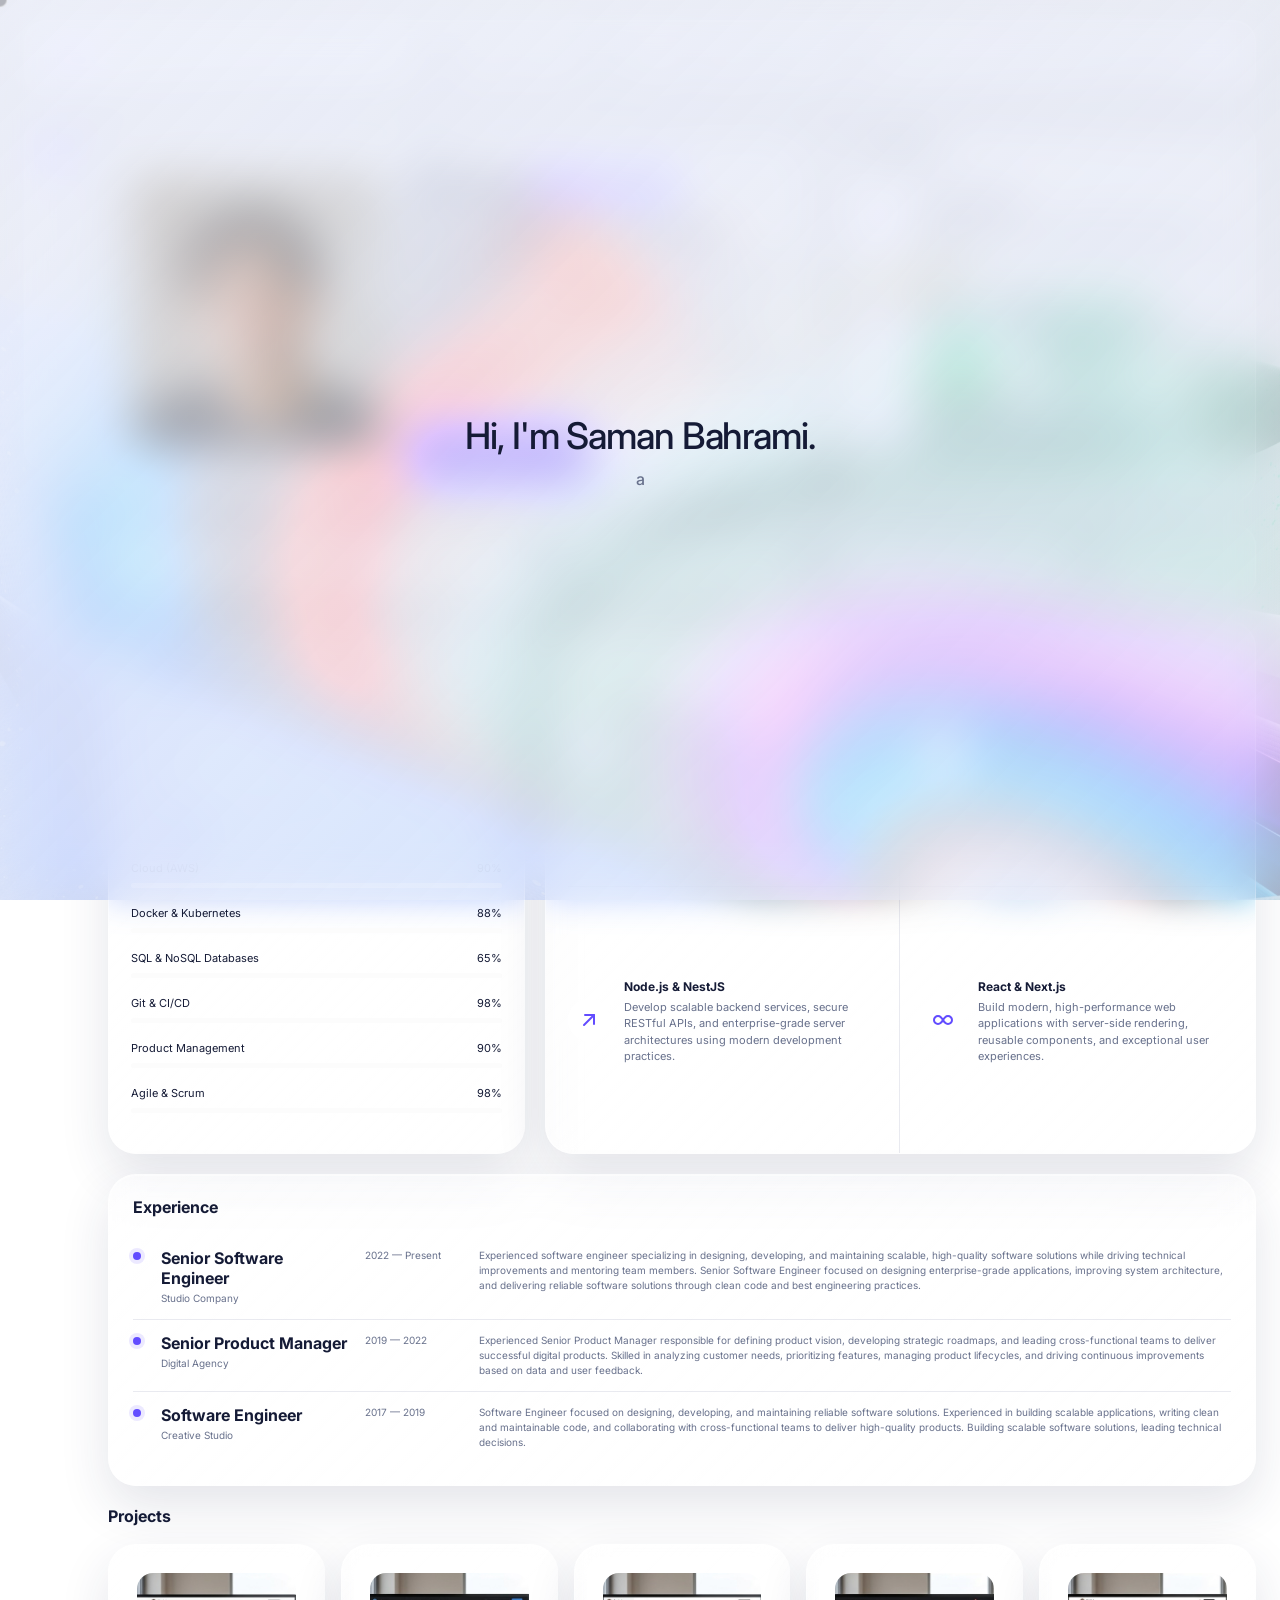
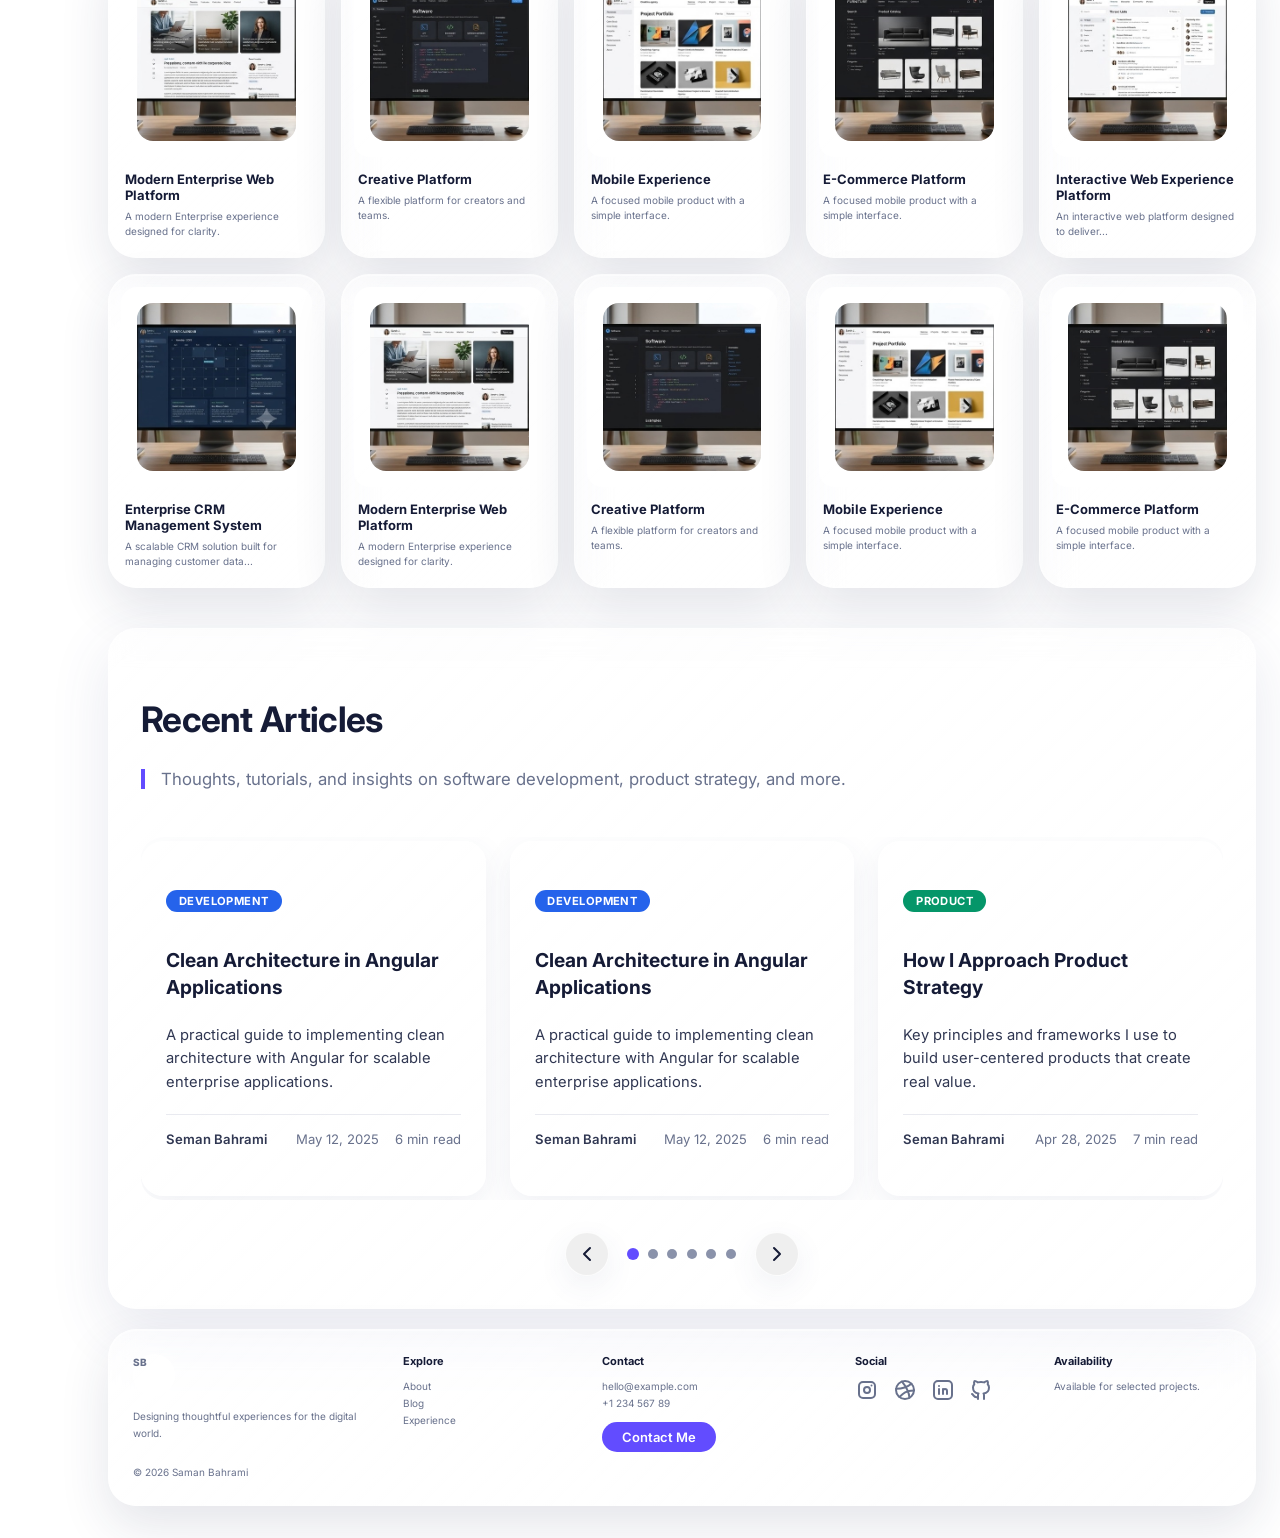
==== commit 08f15c5b: "add fa version" ====
--- a/fa/index.html
+++ b/fa/index.html
@@ -9,7 +9,7 @@
 
     <title>Saman Bahrami</title>
 
-     <link rel="icon" href="./assets/sb.png" type="image/x-icon">
+    <link rel="icon" href="./assets/sb.png" type="image/x-icon" />
 
     <link rel="preconnect" href="https://fonts.googleapis.com" />
 
@@ -331,7 +331,7 @@
 
                 <div class="actions">
                   <a href="#contact" class="primary-btn">
-                    Download My Resume
+                    Contact With Me
                     <span aria-hidden="true">
                       <svg
                         xmlns="http://www.w3.org/2000/svg"
@@ -343,16 +343,17 @@
                         stroke-width="2"
                         stroke-linecap="round"
                         stroke-linejoin="round"
-                        class="icon icon-tabler icons-tabler-outline icon-tabler-arrow-up-right"
+                        class="icon icon-tabler icons-tabler-outline icon-tabler-phone"
                       >
                         <path stroke="none" d="M0 0h24v24H0z" fill="none" />
-                        <path d="M17 7l-10 10" />
-                        <path d="M8 7l9 0l0 9" />
+                        <path
+                          d="M5 4h4l2 5l-2.5 1.5a11 11 0 0 0 5 5l1.5 -2.5l5 2v4a2 2 0 0 1 -2 2a16 16 0 0 1 -15 -15a2 2 0 0 1 2 -2"
+                        />
                       </svg>
                     </span>
                   </a>
 
-                  <a href="#work" class="round-btn" aria-label="View work">
+                  <a href="#" class="round-btn">
                     <svg
                       xmlns="http://www.w3.org/2000/svg"
                       width="24"
@@ -363,11 +364,15 @@
                       stroke-width="2"
                       stroke-linecap="round"
                       stroke-linejoin="round"
-                      class="icon icon-tabler icons-tabler-outline icon-tabler-arrow-down-right"
+                      class="icon icon-tabler icons-tabler-outline icon-tabler-file-download"
                     >
                       <path stroke="none" d="M0 0h24v24H0z" fill="none" />
-                      <path d="M7 7l10 10" />
-                      <path d="M17 8l0 9l-9 0" />
+                      <path d="M14 3v4a1 1 0 0 0 1 1h4" />
+                      <path
+                        d="M17 21h-10a2 2 0 0 1 -2 -2v-14a2 2 0 0 1 2 -2h7l5 5v11a2 2 0 0 1 -2 2"
+                      />
+                      <path d="M12 17v-6" />
+                      <path d="M9.5 14.5l2.5 2.5l2.5 -2.5" />
                     </svg>
                   </a>
                 </div>
--- a/fa/css/style.css
+++ b/fa/css/style.css
@@ -757,11 +757,11 @@
   display: block;
 
   width: 100%;
-  height: 8px;
-
-  background: rgba(255, 255, 255, 0.08);
-
-  border-radius: 999px;
+  height: 5px;
+
+  background: rgb(252, 252, 252);
+
+  border-radius: 5px;
 
   overflow: hidden;
 }
@@ -772,7 +772,7 @@
   display: block;
 
   width: 0;
-  height: 50%;
+  height: 100%;
 
   border-radius: inherit;
 
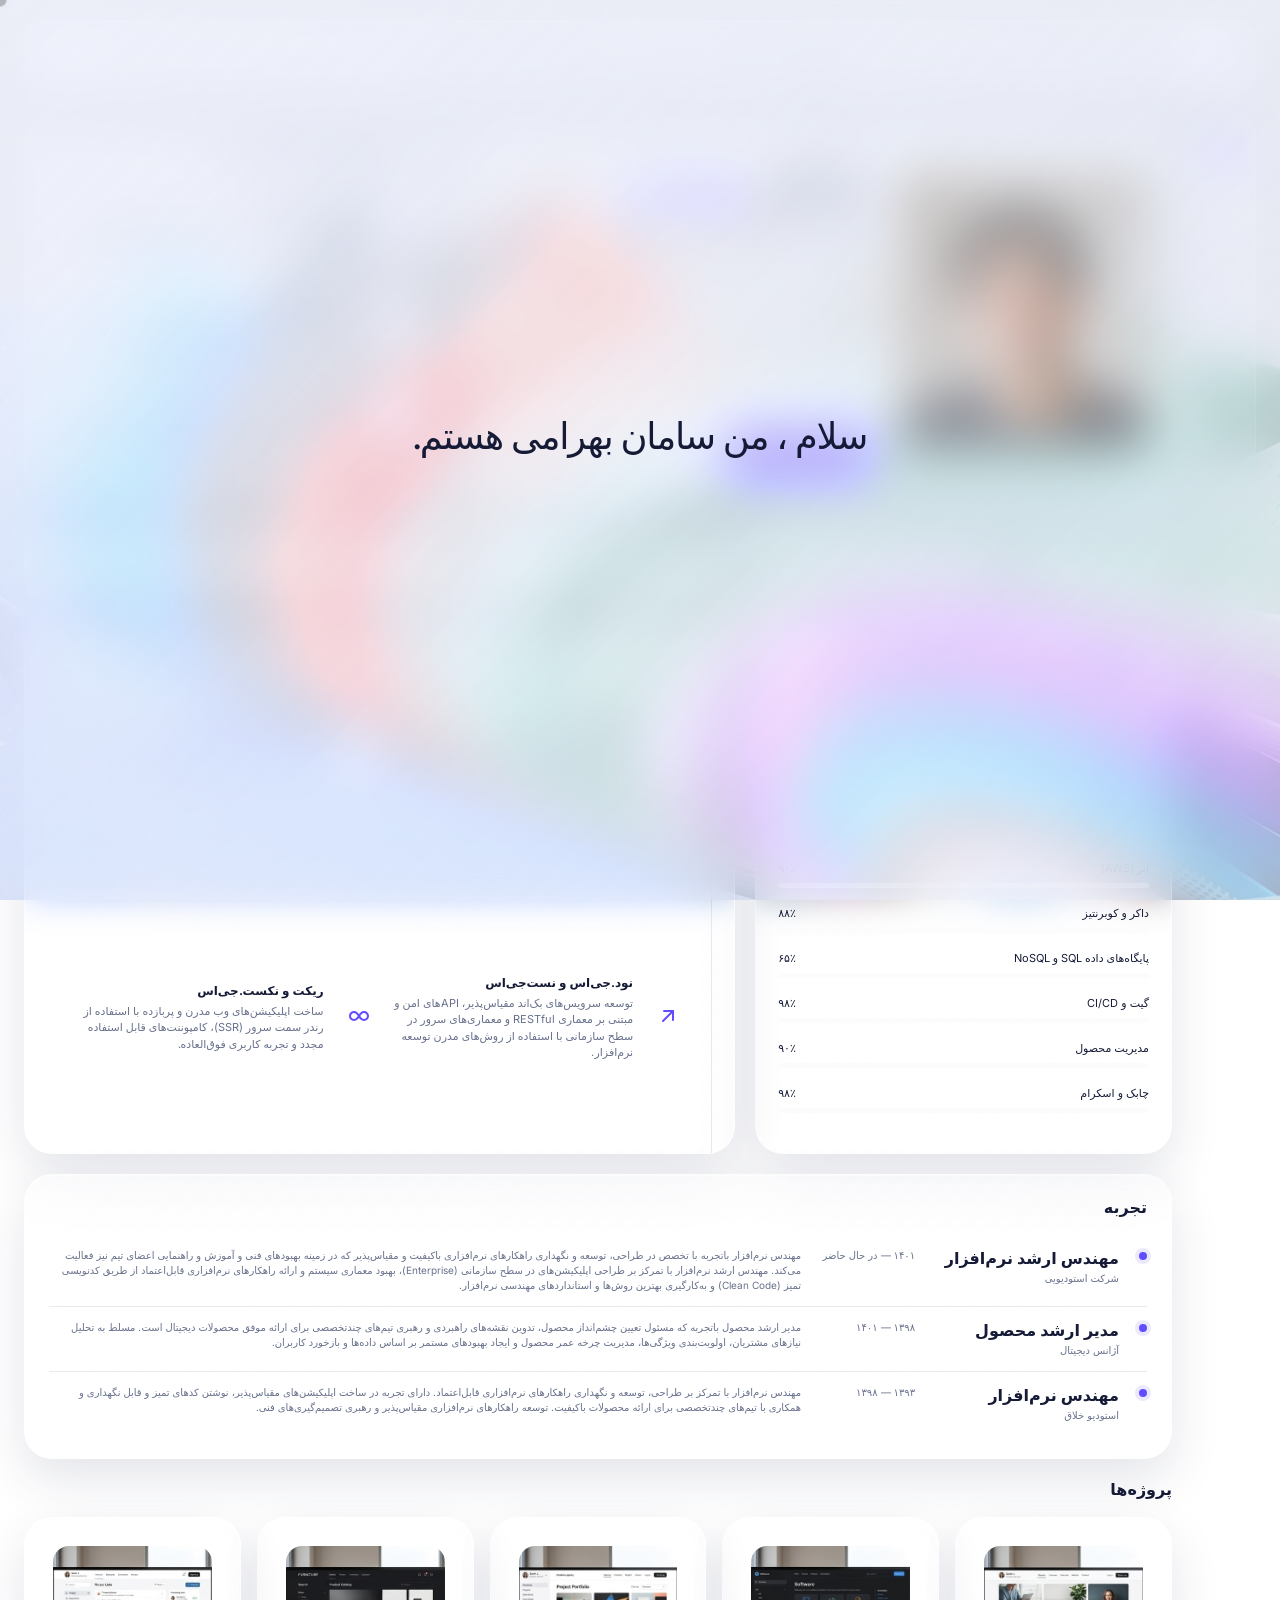
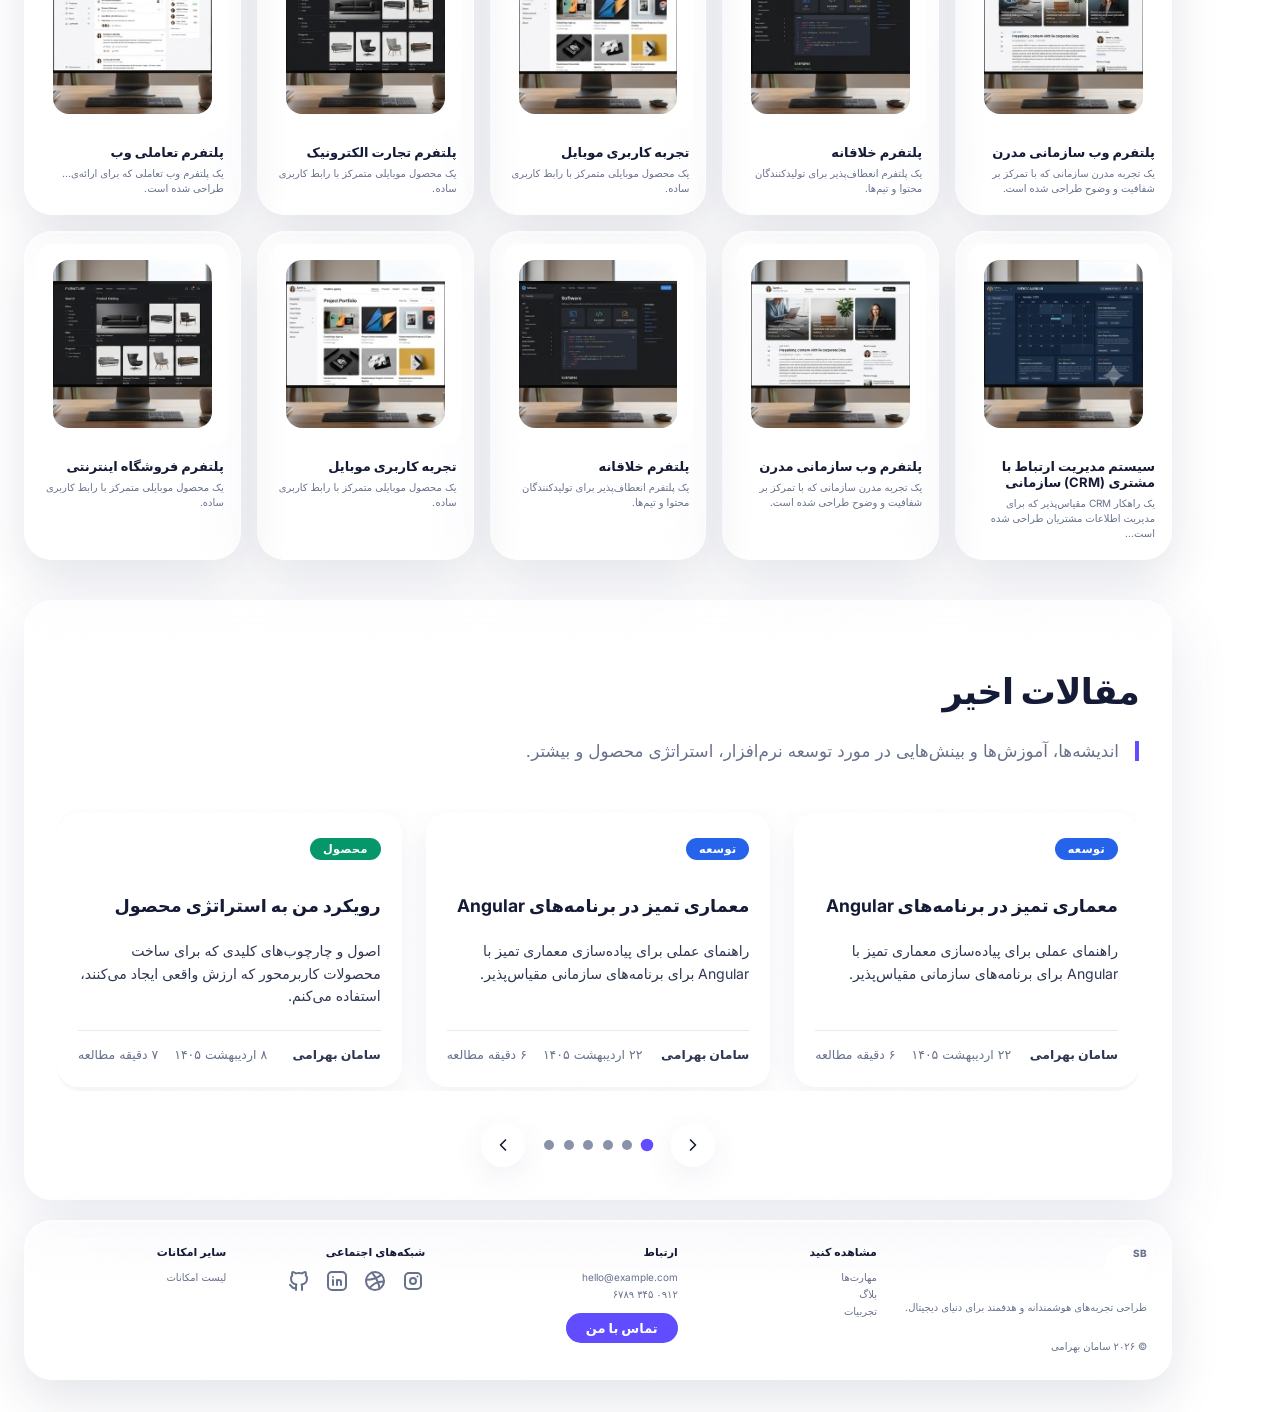
==== commit 7929668c: "translate en to fa" ====
--- a/fa/index.html
+++ b/fa/index.html
@@ -1,13 +1,13 @@
 <!doctype html>
-<html lang="en">
+<html lang="fa" dir="rtl">
   <head>
     <meta charset="UTF-8" />
 
     <meta name="viewport" content="width=device-width, initial-scale=1.0" />
 
-    <meta name="description" content="Personal portfolio website" />
-
-    <title>Saman Bahrami</title>
+    <meta name="description" content="نمونه کار شخصی سامان بهرامی" />
+
+    <title>سامان بهرامی</title>
 
     <link rel="icon" href="./assets/sb.png" type="image/x-icon" />
 
@@ -44,24 +44,24 @@
   ========================================== -->
 
     <header class="topbar glass">
-      <a href="#home" class="brand" aria-label="Go to homepage">
-        <span>SB</span>
+      <a href="#home" class="brand" aria-label="رفتن به صفحه اصلی">
+        <span>سب</span>
       </a>
 
       <!-- Desktop Navigation -->
 
-      <nav class="desktop-nav nav" aria-label="Main navigation">
-        <a href="#home" class="active"> Home </a>
-
-        <a href="#skill"> Skill </a>
-
-        <a href="#experience"> Experience </a>
-
-        <a href="#work"> Work </a>
-
-        <a href="#blog"> Blog </a>
-
-        <a href="#contact"> Contact </a>
+      <nav class="desktop-nav nav" aria-label="منوی اصلی">
+        <a href="#home" class="active"> خانه </a>
+
+        <a href="#skill"> مهارت </a>
+
+        <a href="#experience"> تجربه </a>
+
+        <a href="#work"> سابقه </a>
+
+        <a href="#blog"> بلاگ </a>
+
+        <a href="#contact"> تماس </a>
       </nav>
 
       <!-- Header Actions -->
@@ -73,7 +73,7 @@
           class="theme-switch"
           type="button"
           data-theme-toggle
-          aria-label="Switch to dark theme"
+          aria-label="تغییر تم"
           aria-pressed="false"
         >
           <span class="theme-icon theme-icon--sun" aria-hidden="true">
@@ -118,7 +118,7 @@
           id="menuOpen"
           class="menu-btn"
           type="button"
-          aria-label="Open menu"
+          aria-label="باز کردن منو"
           aria-controls="mobileMenu"
         >
           <svg
@@ -152,8 +152,8 @@
            SIDEBAR
       ====================================== -->
 
-        <aside class="side-nav glass sidebar" aria-label="Section navigation">
-          <a href="#home" class="active" aria-label="Home">
+        <aside class="side-nav glass sidebar" aria-label="ناوبری بخش‌ها">
+          <a href="#home" class="active" aria-label="خانه">
             <svg
               xmlns="http://www.w3.org/2000/svg"
               width="24"
@@ -173,7 +173,7 @@
             </svg>
           </a>
 
-          <a href="#skill" aria-label="Skill">
+          <a href="#skill" aria-label="مهارت">
             <svg
               xmlns="http://www.w3.org/2000/svg"
               width="24"
@@ -195,7 +195,7 @@
             </svg>
           </a>
 
-          <a href="#experience" aria-label="Experience">
+          <a href="#experience" aria-label="تجربه">
             <svg
               xmlns="http://www.w3.org/2000/svg"
               width="24"
@@ -218,7 +218,7 @@
             </svg>
           </a>
 
-          <a href="#work" aria-label="Work">
+          <a href="#work" aria-label="سابقه کار">
             <svg
               xmlns="http://www.w3.org/2000/svg"
               width="24"
@@ -241,7 +241,7 @@
             </svg>
           </a>
 
-          <a href="#blog" aria-label="Blog">
+          <a href="#blog" aria-label="بلاگ">
             <svg
               xmlns="http://www.w3.org/2000/svg"
               width="24"
@@ -264,7 +264,7 @@
             </svg>
           </a>
 
-          <a href="#contact" aria-label="Contact">
+          <a href="#contact" aria-label="تماس">
             <svg
               xmlns="http://www.w3.org/2000/svg"
               width="24"
@@ -304,34 +304,34 @@
 
                 <img
                   src="./assets/profile.png"
-                  alt="Profile portrait"
+                  alt="تصویر پروفایل سامان بهرامی"
                   loading="lazy"
                 />
               </div>
 
               <div class="hero-copy">
-                <span class="eyebrow"> Hello, I'm </span>
+                <span class="eyebrow">سلام، من هستم </span>
 
                 <h1>
-                  Saman
-                  <strong> Bahrami </strong>
+                  سامان
+                  <strong> بهرامی </strong>
                 </h1>
 
-                <h2>Software Engineer & Product Manager</h2>
+                <h2>مهندس نرم‌افزار و مدیر محصول</h2>
 
                 <p>
-                  I am a Software Engineer and Product Manager with a passion
-                  for building scalable, user-centered digital products. I enjoy
-                  bridging the gap between technology and business by
-                  transforming ideas into practical solutions. With a strong
-                  focus on software architecture, product strategy, and user
-                  experience, I strive to deliver high-quality products that
-                  create real value for users and organizations.
+                  من یک مهندس نرم‌افزار و مدیر محصول هستم که علاقه زیادی به ساخت
+                  محصولات دیجیتال مقیاس‌پذیر و کاربرمحور دارم. از ایجاد ارتباط
+                  میان فناوری و کسب‌وکار لذت می‌برم و تلاش می‌کنم ایده‌ها را به
+                  راهکارهای کاربردی و عملی تبدیل کنم. با تمرکز ویژه بر معماری
+                  نرم‌افزار، استراتژی محصول و تجربه کاربری (UX)، هدفم ارائه
+                  محصولات باکیفیتی است که برای کاربران و سازمان‌ها ارزش واقعی
+                  ایجاد کنند.
                 </p>
 
                 <div class="actions">
                   <a href="#contact" class="primary-btn">
-                    Contact With Me
+                    تماس با من
                     <span aria-hidden="true">
                       <svg
                         xmlns="http://www.w3.org/2000/svg"
@@ -353,7 +353,7 @@
                     </span>
                   </a>
 
-                  <a href="#" class="round-btn">
+                  <a href="#" class="round-btn" aria-label="دانلود رزومه">
                     <svg
                       xmlns="http://www.w3.org/2000/svg"
                       width="24"
@@ -382,7 +382,7 @@
             <!-- Services -->
 
             <section class="services glass">
-              <h2>What I do</h2>
+              <h2>من چه کاری انجام میدم ؟</h2>
 
               <article class="service">
                 <span aria-hidden="true">
@@ -406,12 +406,12 @@
                 </span>
 
                 <div>
-                  <b> Product Strategy </b>
+                  <b> استراتژی محصول </b>
 
                   <p>
-                    Define product vision, prioritize features, and align
-                    business goals with user needs to deliver impactful digital
-                    products.
+                    تعیین چشم‌انداز محصول، اولویت‌بندی ویژگی‌ها و هماهنگ‌سازی
+                    اهداف کسب‌وکار با نیازهای کاربران برای ارائه محصولات دیجیتال
+                    تأثیرگذار.
                   </p>
                 </div>
               </article>
@@ -439,11 +439,12 @@
                 </span>
 
                 <div>
-                  <b> Software Architecture </b>
+                  <b> معماری نرم‌افزار </b>
 
                   <p>
-                    Design scalable, secure, and maintainable software systems
-                    using modern technologies and engineering best practices.
+                    طراحی سیستم‌های نرم‌افزاری مقیاس‌پذیر، امن و قابل نگهداری با
+                    استفاده از فناوری‌های مدرن و بهترین روش‌ها و استانداردهای
+                    مهندسی نرم‌افزار.
                   </p>
                 </div>
               </article>
@@ -468,12 +469,11 @@
                 </span>
 
                 <div>
-                  <b> Team Leadership </b>
+                  <b> رهبری تیم </b>
 
                   <p>
-                    Collaborate with cross-functional teams, streamline
-                    development processes, and ensure successful product
-                    delivery from concept to launch.
+                    همکاری با تیم‌های چندتخصصی، بهینه‌سازی فرآیندهای توسعه و
+                    اطمینان از تحویل موفقیت‌آمیز محصول از مرحله ایده تا عرضه.
                   </p>
                 </div>
               </article>
@@ -486,27 +486,23 @@
 
           <section id="skill" class="stats glass">
             <div>
-              <b> 8+ </b>
-
-              <span> Years experience </span>
+              <b> ۸+ </b>
+              <span> سال فعالیت </span>
             </div>
 
             <div>
-              <b> 120+ </b>
-
-              <span> Projects delivered </span>
+              <b> ۱۲۰+ </b>
+              <span> پروژه انجام‌شده </span>
             </div>
 
             <div>
-              <b> 40+ </b>
-
-              <span> Happy clients </span>
+              <b> ۴۰+ </b>
+              <span> مشتری راضی </span>
             </div>
 
             <div>
-              <b> 12 </b>
-
-              <span> Testimonials </span>
+              <b> ۱۲ </b>
+              <span> توصیه‌نامه </span>
             </div>
           </section>
 
@@ -518,15 +514,13 @@
             <!-- Expertise -->
 
             <article class="expertise glass">
-              <h2>Expertise</h2>
+              <h2>مهارت‌ها</h2>
 
               <div class="skill">
                 <div>
-                  <span> JavaScript / TypeScript </span>
-
-                  <span> 95% </span>
-                </div>
-
+                  <span> جاوااسکریپت / تایپ‌اسکریپت </span>
+                  <span> ۹۵٪ </span>
+                </div>
                 <i>
                   <em data-width="95"></em>
                 </i>
@@ -534,11 +528,9 @@
 
               <div class="skill">
                 <div>
-                  <span> React / Next </span>
-
-                  <span> 80% </span>
-                </div>
-
+                  <span> ریکت / نکست </span>
+                  <span> ۸۰٪ </span>
+                </div>
                 <i>
                   <em data-width="80"></em>
                 </i>
@@ -546,11 +538,9 @@
 
               <div class="skill">
                 <div>
-                  <span> Node.js </span>
-
-                  <span> 90% </span>
-                </div>
-
+                  <span> نود.جی‌اس </span>
+                  <span> ۹۰٪ </span>
+                </div>
                 <i>
                   <em data-width="90"></em>
                 </i>
@@ -558,66 +548,59 @@
 
               <div class="skill">
                 <div>
-                  <span> System Design </span>
-
-                  <span> 78% </span>
-                </div>
-
+                  <span> طراحی سیستم </span>
+                  <span> ۷۸٪ </span>
+                </div>
                 <i>
                   <em data-width="78"></em>
                 </i>
               </div>
+
               <div class="skill">
                 <div>
-                  <span> Cloud (AWS) </span>
-
-                  <span> 90% </span>
-                </div>
-
+                  <span> ابر (AWS) </span>
+                  <span> ۹۰٪ </span>
+                </div>
                 <i>
                   <em data-width="90"></em>
                 </i>
               </div>
+
               <div class="skill">
                 <div>
-                  <span> Docker & Kubernetes </span>
-
-                  <span> 88% </span>
-                </div>
-
+                  <span> داکر و کوبرنتیز </span>
+                  <span> ۸۸٪ </span>
+                </div>
                 <i>
                   <em data-width="88"></em>
                 </i>
               </div>
+
               <div class="skill">
                 <div>
-                  <span> SQL & NoSQL Databases </span>
-
-                  <span> 65% </span>
-                </div>
-
+                  <span> پایگاه‌های داده SQL و NoSQL </span>
+                  <span> ۶۵٪ </span>
+                </div>
                 <i>
                   <em data-width="65"></em>
                 </i>
               </div>
+
               <div class="skill">
                 <div>
-                  <span> Git & CI/CD </span>
-
-                  <span> 98% </span>
-                </div>
-
+                  <span> گیت و CI/CD </span>
+                  <span> ۹۸٪ </span>
+                </div>
                 <i>
                   <em data-width="98"></em>
                 </i>
               </div>
+
               <div class="skill">
                 <div>
-                  <span> Product Management </span>
-
-                  <span> 90% </span>
-                </div>
-
+                  <span> مدیریت محصول </span>
+                  <span> ۹۰٪ </span>
+                </div>
                 <i>
                   <em data-width="90"></em>
                 </i>
@@ -625,11 +608,9 @@
 
               <div class="skill">
                 <div>
-                  <span> Agile & Scrum </span>
-
-                  <span> 98% </span>
-                </div>
-
+                  <span> چابک و اسکرام </span>
+                  <span> ۹۸٪ </span>
+                </div>
                 <i>
                   <em data-width="98"></em>
                 </i>
@@ -660,14 +641,12 @@
                     <path d="M10 12l-2 -2.2l.6 -1" />
                   </svg>
                 </span>
-
-                <div>
-                  <b> AWS & Docker </b>
-
+                <div>
+                  <b> AWS و داکر </b>
                   <p>
-                    Deploy, monitor, and scale cloud-native applications with
-                    containerized environments, automated workflows, and
-                    reliable infrastructure.
+                    استقرار، پایش و مقیاس‌دهی اپلیکیشن‌های Cloud-Native با
+                    استفاده از محیط‌های کانتینری، گردش‌کارهای خودکار و
+                    زیرساخت‌های قابل‌اعتماد.
                   </p>
                 </div>
               </div>
@@ -692,14 +671,12 @@
                     />
                   </svg>
                 </span>
-
-                <div>
-                  <b> Product Strategy & Agile </b>
-
+                <div>
+                  <b> استراتژی محصول و چابک </b>
                   <p>
-                    Lead product planning, define roadmaps, prioritize features,
-                    and coordinate cross-functional teams to deliver valuable
-                    software efficiently.
+                    رهبری برنامه‌ریزی محصول، تعیین نقشه راه، اولویت‌بندی
+                    ویژگی‌ها و هماهنگی تیم‌های چندتخصصی برای ارائه کارآمد
+                    نرم‌افزاری ارزشمند.
                   </p>
                 </div>
               </div>
@@ -723,14 +700,12 @@
                     <path d="M8 7l9 0l0 9" />
                   </svg>
                 </span>
-
-                <div>
-                  <b> Node.js & NestJS </b>
-
+                <div>
+                  <b> نود.جی‌اس و نست‌جی‌اس </b>
                   <p>
-                    Develop scalable backend services, secure RESTful APIs, and
-                    enterprise-grade server architectures using modern
-                    development practices.
+                    توسعه سرویس‌های بک‌اند مقیاس‌پذیر، APIهای امن و مبتنی بر
+                    معماری RESTful و معماری‌های سرور در سطح سازمانی با استفاده
+                    از روش‌های مدرن توسعه نرم‌افزار.
                   </p>
                 </div>
               </div>
@@ -755,14 +730,12 @@
                     />
                   </svg>
                 </span>
-
-                <div>
-                  <b> React & Next.js </b>
-
+                <div>
+                  <b> ریکت و نکست.جی‌اس </b>
                   <p>
-                    Build modern, high-performance web applications with
-                    server-side rendering, reusable components, and exceptional
-                    user experiences.
+                    ساخت اپلیکیشن‌های وب مدرن و پربازده با استفاده از رندر سمت
+                    سرور (SSR)، کامپوننت‌های قابل استفاده مجدد و تجربه کاربری
+                    فوق‌العاده.
                   </p>
                 </div>
               </div>
@@ -775,28 +748,28 @@
 
           <section id="experience" class="experience glass">
             <div class="section-head">
-              <h2>Experience</h2>
+              <h2>تجربه</h2>
             </div>
 
             <article class="experience-row">
               <span class="timeline-dot" aria-hidden="true"></span>
 
               <div>
-                <b> Senior Software Engineer </b>
-
-                <small> Studio Company </small>
-              </div>
-
-              <time> 2022 — Present </time>
+                <b> مهندس ارشد نرم‌افزار </b>
+
+                <small> شرکت استودیویی </small>
+              </div>
+
+              <time> ۱۴۰۱ — در حال حاضر </time>
 
               <p>
-                Experienced software engineer specializing in designing,
-                developing, and maintaining scalable, high-quality software
-                solutions while driving technical improvements and mentoring
-                team members. Senior Software Engineer focused on designing
-                enterprise-grade applications, improving system architecture,
-                and delivering reliable software solutions through clean code
-                and best engineering practices.
+                مهندس نرم‌افزار باتجربه با تخصص در طراحی، توسعه و نگهداری
+                راهکارهای نرم‌افزاری باکیفیت و مقیاس‌پذیر که در زمینه بهبودهای
+                فنی و آموزش و راهنمایی اعضای تیم نیز فعالیت می‌کند. مهندس ارشد
+                نرم‌افزار با تمرکز بر طراحی اپلیکیشن‌های در سطح سازمانی
+                (Enterprise)، بهبود معماری سیستم و ارائه راهکارهای نرم‌افزاری
+                قابل‌اعتماد از طریق کدنویسی تمیز (Clean Code) و به‌کارگیری
+                بهترین روش‌ها و استانداردهای مهندسی نرم‌افزار.
               </p>
             </article>
 
@@ -804,20 +777,19 @@
               <span class="timeline-dot" aria-hidden="true"></span>
 
               <div>
-                <b> Senior Product Manager </b>
-
-                <small> Digital Agency </small>
-              </div>
-
-              <time> 2019 — 2022 </time>
+                <b> مدیر ارشد محصول </b>
+
+                <small> آژانس دیجیتال </small>
+              </div>
+
+              <time> ۱۳۹۸ — ۱۴۰۱ </time>
 
               <p>
-                Experienced Senior Product Manager responsible for defining
-                product vision, developing strategic roadmaps, and leading
-                cross-functional teams to deliver successful digital products.
-                Skilled in analyzing customer needs, prioritizing features,
-                managing product lifecycles, and driving continuous improvements
-                based on data and user feedback.
+                مدیر ارشد محصول باتجربه که مسئول تعیین چشم‌انداز محصول، تدوین
+                نقشه‌های راهبردی و رهبری تیم‌های چندتخصصی برای ارائه موفق
+                محصولات دیجیتال است. مسلط به تحلیل نیازهای مشتریان، اولویت‌بندی
+                ویژگی‌ها، مدیریت چرخه عمر محصول و ایجاد بهبودهای مستمر بر اساس
+                داده‌ها و بازخورد کاربران.
               </p>
             </article>
 
@@ -825,20 +797,19 @@
               <span class="timeline-dot" aria-hidden="true"></span>
 
               <div>
-                <b> Software Engineer </b>
-
-                <small> Creative Studio </small>
-              </div>
-
-              <time> 2017 — 2019 </time>
+                <b> مهندس نرم‌افزار </b>
+
+                <small> استودیو خلاق </small>
+              </div>
+
+              <time> ۱۳۹۳ — ۱۳۹۸ </time>
 
               <p>
-                Software Engineer focused on designing, developing, and
-                maintaining reliable software solutions. Experienced in building
-                scalable applications, writing clean and maintainable code, and
-                collaborating with cross-functional teams to deliver
-                high-quality products. Building scalable software solutions,
-                leading technical decisions.
+                مهندس نرم‌افزار با تمرکز بر طراحی، توسعه و نگهداری راهکارهای
+                نرم‌افزاری قابل‌اعتماد. دارای تجربه در ساخت اپلیکیشن‌های
+                مقیاس‌پذیر، نوشتن کدهای تمیز و قابل نگهداری و همکاری با تیم‌های
+                چندتخصصی برای ارائه محصولات باکیفیت. توسعه راهکارهای نرم‌افزاری
+                مقیاس‌پذیر و رهبری تصمیم‌گیری‌های فنی.
               </p>
             </article>
           </section>
@@ -849,7 +820,7 @@
 
           <section id="work" class="work">
             <div class="section-head">
-              <h2>Projects</h2>
+              <h2>پروژه‌ها</h2>
             </div>
 
             <div class="projects">
@@ -857,139 +828,146 @@
                 <div class="project-cover">
                   <img
                     src="./assets/sample/sa01.jpg"
-                    alt="Project 1"
+                    alt="تصویر پروژه پلتفرم وب سازمانی"
                     loading="lazy"
                   />
                 </div>
 
-                <h3>Modern Enterprise Web Platform</h3>
-
-                <p>A modern Enterprise experience designed for clarity.</p>
+                <h3>پلتفرم وب سازمانی مدرن</h3>
+
+                <p>
+                  یک تجربه مدرن سازمانی که با تمرکز بر شفافیت و وضوح طراحی شده
+                  است.
+                </p>
               </article>
 
               <article class="project glass">
                 <div class="project-cover">
                   <img
                     src="./assets/sample/sa02.jpg"
-                    alt="Project 2"
+                    alt="تصویر پروژه پلتفرم خلاقانه"
                     loading="lazy"
                   />
                 </div>
 
-                <h3>Creative Platform</h3>
-
-                <p>A flexible platform for creators and teams.</p>
+                <h3>پلتفرم خلاقانه</h3>
+
+                <p>یک پلتفرم انعطاف‌پذیر برای تولیدکنندگان محتوا و تیم‌ها.</p>
               </article>
 
               <article class="project glass">
                 <div class="project-cover">
                   <img
                     src="./assets/sample/sa03.jpg"
-                    alt="Project 3"
+                    alt="تصویر پروژه تجربه کاربری موبایل"
                     loading="lazy"
                   />
                 </div>
 
-                <h3>Mobile Experience</h3>
-
-                <p>A focused mobile product with a simple interface.</p>
+                <h3>تجربه کاربری موبایل</h3>
+
+                <p>یک محصول موبایلی متمرکز با رابط کاربری ساده.</p>
               </article>
 
               <article class="project glass">
                 <div class="project-cover">
                   <img
                     src="./assets/sample/sa04.jpg"
-                    alt="Project 3"
+                    alt="تصویر پروژه پلتفرم تجارت الکترونیک"
                     loading="lazy"
                   />
                 </div>
 
-                <h3>E-Commerce Platform</h3>
-
-                <p>A focused mobile product with a simple interface.</p>
+                <h3>پلتفرم تجارت الکترونیک</h3>
+
+                <p>یک محصول موبایلی متمرکز با رابط کاربری ساده.</p>
               </article>
 
               <article class="project glass">
                 <div class="project-cover">
                   <img
                     src="./assets/sample/sa05.jpg"
-                    alt="Project 3"
+                    alt="تصویر پروژه پلتفرم تعاملی وب"
                     loading="lazy"
                   />
                 </div>
 
-                <h3>Interactive Web Experience Platform</h3>
-
-                <p>An interactive web platform designed to deliver...</p>
+                <h3>پلتفرم تعاملی وب</h3>
+
+                <p>یک پلتفرم وب تعاملی که برای ارائه‌ی... طراحی شده است.</p>
               </article>
               <article class="project glass">
                 <div class="project-cover">
                   <img
                     src="./assets/sample/sa06.jpg"
-                    alt="Project 3"
+                    alt="تصویر پروژه سیستم CRM سازمانی"
                     loading="lazy"
                   />
                 </div>
 
-                <h3>Enterprise CRM Management System</h3>
+                <h3>سیستم مدیریت ارتباط با مشتری (CRM) سازمانی</h3>
 
                 <p>
-                  A scalable CRM solution built for managing customer data...
+                  یک راهکار CRM مقیاس‌پذیر که برای مدیریت اطلاعات مشتریان طراحی
+                  شده است...
                 </p>
               </article>
               <article class="project glass">
                 <div class="project-cover">
                   <img
                     src="./assets/sample/sa01.jpg"
-                    alt="Project 1"
+                    alt="تصویر پروژه پلتفرم وب سازمانی"
                     loading="lazy"
                   />
                 </div>
 
-                <h3>Modern Enterprise Web Platform</h3>
-
-                <p>A modern Enterprise experience designed for clarity.</p>
+                <h3>پلتفرم وب سازمانی مدرن</h3>
+
+                <p>
+                  یک تجربه مدرن سازمانی که با تمرکز بر شفافیت و وضوح طراحی شده
+                  است.
+                </p>
               </article>
 
               <article class="project glass">
                 <div class="project-cover">
                   <img
                     src="./assets/sample/sa02.jpg"
-                    alt="Project 2"
+                    alt="تصویر پروژه پلتفرم خلاقانه"
                     loading="lazy"
                   />
                 </div>
 
-                <h3>Creative Platform</h3>
-
-                <p>A flexible platform for creators and teams.</p>
+                <h3>پلتفرم خلاقانه</h3>
+
+                <p>یک پلتفرم انعطاف‌پذیر برای تولیدکنندگان محتوا و تیم‌ها.</p>
               </article>
               <article class="project glass">
                 <div class="project-cover">
                   <img
                     src="./assets/sample/sa03.jpg"
-                    alt="Project 3"
+                    alt="تصویر پروژه تجربه کاربری موبایل"
                     loading="lazy"
                   />
                 </div>
 
-                <h3>Mobile Experience</h3>
-
-                <p>A focused mobile product with a simple interface.</p>
+                <h3>تجربه کاربری موبایل</h3>
+
+                <p>یک محصول موبایلی متمرکز با رابط کاربری ساده.</p>
               </article>
 
               <article class="project glass">
                 <div class="project-cover">
                   <img
                     src="./assets/sample/sa04.jpg"
-                    alt="Project 3"
+                    alt="تصویر پروژه پلتفرم فروشگاه اینترنتی"
                     loading="lazy"
                   />
                 </div>
 
-                <h3>E-Commerce Platform</h3>
-
-                <p>A focused mobile product with a simple interface.</p>
+                <h3>پلتفرم فروشگاه اینترنتی</h3>
+
+                <p>یک محصول موبایلی متمرکز با رابط کاربری ساده.</p>
               </article>
             </div>
           </section>
@@ -1001,10 +979,10 @@
           <section id="blog" class="blog-wrapper glass">
             <!-- header -->
             <header class="blog-header">
-              <h1>Recent Articles</h1>
+              <h1>مقالات اخیر</h1>
               <p class="subtitle">
-                Thoughts, tutorials, and insights on software development,
-                product strategy, and more.
+                اندیشه‌ها، آموزش‌ها و بینش‌هایی در مورد توسعه نرم‌افزار،
+                استراتژی محصول و بیشتر.
               </p>
             </header>
 
@@ -1014,174 +992,174 @@
                 <!-- کارت‌ها به صورت هاردکد در HTML -->
                 <a href="post.html" class="blog-link">
                   <div class="blog-card">
-                    <span class="card-category development">Development</span>
+                    <span class="card-category development">توسعه</span>
                     <h3 class="card-title">
-                      Clean Architecture in Angular Applications
+                      معماری تمیز در برنامه‌های Angular
                     </h3>
                     <p class="card-description">
-                      A practical guide to implementing clean architecture with
-                      Angular for scalable enterprise applications.
+                      راهنمای عملی برای پیاده‌سازی معماری تمیز با Angular برای
+                      برنامه‌های سازمانی مقیاس‌پذیر.
                     </p>
                     <div class="card-footer">
-                      <span class="author">Seman Bahrami</span>
+                      <span class="author">سامان بهرامی</span>
                       <div class="meta-info">
                         <span
-                          ><i class="far fa-calendar-alt"></i> May 12,
-                          2025</span
+                          ><i class="far fa-calendar-alt"></i> ۲۲ اردیبهشت
+                          ۱۴۰۵</span
                         >
-                        <span><i class="far fa-clock"></i> 6 min read</span>
+                        <span><i class="far fa-clock"></i> ۶ دقیقه مطالعه</span>
                       </div>
                     </div>
                   </div>
                 </a>
                 <a href="post.html" class="blog-link">
                   <div class="blog-card">
-                    <span class="card-category development">Development</span>
+                    <span class="card-category development">توسعه</span>
                     <h3 class="card-title">
-                      Clean Architecture in Angular Applications
+                      معماری تمیز در برنامه‌های Angular
                     </h3>
                     <p class="card-description">
-                      A practical guide to implementing clean architecture with
-                      Angular for scalable enterprise applications.
+                      راهنمای عملی برای پیاده‌سازی معماری تمیز با Angular برای
+                      برنامه‌های سازمانی مقیاس‌پذیر.
                     </p>
                     <div class="card-footer">
-                      <span class="author">Seman Bahrami</span>
+                      <span class="author">سامان بهرامی</span>
                       <div class="meta-info">
                         <span
-                          ><i class="far fa-calendar-alt"></i> May 12,
-                          2025</span
+                          ><i class="far fa-calendar-alt"></i> ۲۲ اردیبهشت
+                          ۱۴۰۵</span
                         >
-                        <span><i class="far fa-clock"></i> 6 min read</span>
+                        <span><i class="far fa-clock"></i> ۶ دقیقه مطالعه</span>
                       </div>
                     </div>
                   </div>
                 </a>
                 <a href="post.html" class="blog-link">
                   <div class="blog-card">
-                    <span class="card-category product">Product</span>
-                    <h3 class="card-title">How I Approach Product Strategy</h3>
+                    <span class="card-category product">محصول</span>
+                    <h3 class="card-title">رویکرد من به استراتژی محصول</h3>
                     <p class="card-description">
-                      Key principles and frameworks I use to build user-centered
-                      products that create real value.
+                      اصول و چارچوب‌های کلیدی که برای ساخت محصولات کاربرمحور که
+                      ارزش واقعی ایجاد می‌کنند، استفاده می‌کنم.
                     </p>
                     <div class="card-footer">
-                      <span class="author">Seman Bahrami</span>
+                      <span class="author">سامان بهرامی</span>
                       <div class="meta-info">
                         <span
-                          ><i class="far fa-calendar-alt"></i> Apr 28,
-                          2025</span
+                          ><i class="far fa-calendar-alt"></i> ۸ اردیبهشت
+                          ۱۴۰۵</span
                         >
-                        <span><i class="far fa-clock"></i> 7 min read</span>
+                        <span><i class="far fa-clock"></i> ۷ دقیقه مطالعه</span>
                       </div>
                     </div>
                   </div>
                 </a>
                 <a href="post.html" class="blog-link">
                   <div class="blog-card">
-                    <span class="card-category tips">Tips &amp; Tricks</span>
+                    <span class="card-category tips">نکات و ترفندها</span>
                     <h3 class="card-title">
-                      10 VS Code Extensions I Can't Live Without
+                      ۱۰ افزونه VS Code که بدون آنها نمی‌توانم زندگی کنم
                     </h3>
                     <p class="card-description">
-                      A list of VS Code extensions that supercharge my
-                      productivity as a developer.
+                      لیستی از افزونه‌های VS Code که بهره‌وری من را به عنوان یک
+                      توسعه‌دهنده افزایش می‌دهند.
                     </p>
                     <div class="card-footer">
-                      <span class="author">Seman Bahrami</span>
+                      <span class="author">سامان بهرامی</span>
                       <div class="meta-info">
                         <span
-                          ><i class="far fa-calendar-alt"></i> Apr 15,
-                          2025</span
+                          ><i class="far fa-calendar-alt"></i> ۲۶ فروردین
+                          ۱۴۰۵</span
                         >
-                        <span><i class="far fa-clock"></i> 4 min read</span>
+                        <span><i class="far fa-clock"></i> ۴ دقیقه مطالعه</span>
                       </div>
                     </div>
                   </div>
                 </a>
                 <a href="post.html" class="blog-link">
                   <div class="blog-card">
-                    <span class="card-category development">Development</span>
+                    <span class="card-category development">توسعه</span>
                     <h3 class="card-title">
-                      Clean Architecture in Angular Applications
+                      معماری تمیز در برنامه‌های Angular
                     </h3>
                     <p class="card-description">
-                      A practical guide to implementing clean architecture with
-                      Angular for scalable enterprise applications.
+                      راهنمای عملی برای پیاده‌سازی معماری تمیز با Angular برای
+                      برنامه‌های سازمانی مقیاس‌پذیر.
                     </p>
                     <div class="card-footer">
-                      <span class="author">Seman Bahrami</span>
+                      <span class="author">سامان بهرامی</span>
                       <div class="meta-info">
                         <span
-                          ><i class="far fa-calendar-alt"></i> May 12,
-                          2025</span
+                          ><i class="far fa-calendar-alt"></i> ۲۲ اردیبهشت
+                          ۱۴۰۵</span
                         >
-                        <span><i class="far fa-clock"></i> 6 min read</span>
+                        <span><i class="far fa-clock"></i> ۶ دقیقه مطالعه</span>
                       </div>
                     </div>
                   </div>
                 </a>
                 <a href="post.html" class="blog-link">
                   <div class="blog-card">
-                    <span class="card-category development">Development</span>
+                    <span class="card-category development">توسعه</span>
                     <h3 class="card-title">
-                      Clean Architecture in Angular Applications
+                      معماری تمیز در برنامه‌های Angular
                     </h3>
                     <p class="card-description">
-                      A practical guide to implementing clean architecture with
-                      Angular for scalable enterprise applications.
+                      راهنمای عملی برای پیاده‌سازی معماری تمیز با Angular برای
+                      برنامه‌های سازمانی مقیاس‌پذیر.
                     </p>
                     <div class="card-footer">
-                      <span class="author">Seman Bahrami</span>
+                      <span class="author">سامان بهرامی</span>
                       <div class="meta-info">
                         <span
-                          ><i class="far fa-calendar-alt"></i> May 12,
-                          2025</span
+                          ><i class="far fa-calendar-alt"></i> ۲۲ اردیبهشت
+                          ۱۴۰۵</span
                         >
-                        <span><i class="far fa-clock"></i> 6 min read</span>
+                        <span><i class="far fa-clock"></i> ۶ دقیقه مطالعه</span>
                       </div>
                     </div>
                   </div>
                 </a>
                 <a href="post.html" class="blog-link">
                   <div class="blog-card">
-                    <span class="card-category development">Development</span>
+                    <span class="card-category development">توسعه</span>
                     <h3 class="card-title">
-                      Clean Architecture in Angular Applications
+                      معماری تمیز در برنامه‌های Angular
                     </h3>
                     <p class="card-description">
-                      A practical guide to implementing clean architecture with
-                      Angular for scalable enterprise applications.
+                      راهنمای عملی برای پیاده‌سازی معماری تمیز با Angular برای
+                      برنامه‌های سازمانی مقیاس‌پذیر.
                     </p>
                     <div class="card-footer">
-                      <span class="author">Seman Bahrami</span>
+                      <span class="author">سامان بهرامی</span>
                       <div class="meta-info">
                         <span
-                          ><i class="far fa-calendar-alt"></i> May 12,
-                          2025</span
+                          ><i class="far fa-calendar-alt"></i> ۲۲ اردیبهشت
+                          ۱۴۰۵</span
                         >
-                        <span><i class="far fa-clock"></i> 6 min read</span>
+                        <span><i class="far fa-clock"></i> ۶ دقیقه مطالعه</span>
                       </div>
                     </div>
                   </div>
                 </a>
                 <a href="post.html" class="blog-link">
                   <div class="blog-card">
-                    <span class="card-category development">Development</span>
+                    <span class="card-category development">توسعه</span>
                     <h3 class="card-title">
-                      Clean Architecture in Angular Applications
+                      معماری تمیز در برنامه‌های Angular
                     </h3>
                     <p class="card-description">
-                      A practical guide to implementing clean architecture with
-                      Angular for scalable enterprise applications.
+                      راهنمای عملی برای پیاده‌سازی معماری تمیز با Angular برای
+                      برنامه‌های سازمانی مقیاس‌پذیر.
                     </p>
                     <div class="card-footer">
-                      <span class="author">Seman Bahrami</span>
+                      <span class="author">سامان بهرامی</span>
                       <div class="meta-info">
                         <span
-                          ><i class="far fa-calendar-alt"></i> May 12,
-                          2025</span
+                          ><i class="far fa-calendar-alt"></i> ۲۲ اردیبهشت
+                          ۱۴۰۵</span
                         >
-                        <span><i class="far fa-clock"></i> 6 min read</span>
+                        <span><i class="far fa-clock"></i> ۶ دقیقه مطالعه</span>
                       </div>
                     </div>
                   </div>
@@ -1192,6 +1170,24 @@
             <!-- controls -->
             <div class="carousel-controls">
               <button class="btn-prev" id="prevBtn" aria-label="قبلی">
+                <svg
+                  xmlns="http://www.w3.org/2000/svg"
+                  width="24"
+                  height="24"
+                  viewBox="0 0 24 24"
+                  fill="none"
+                  stroke="currentColor"
+                  stroke-width="2"
+                  stroke-linecap="round"
+                  stroke-linejoin="round"
+                  class="icon icon-tabler icons-tabler-outline icon-tabler-chevron-right"
+                >
+                  <path stroke="none" d="M0 0h24v24H0z" fill="none" />
+                  <path d="M9 6l6 6l-6 6" />
+                </svg>
+              </button>
+              <div class="dots" id="dotsContainer"></div>
+              <button class="btn-next" id="nextBtn" aria-label="بعدی">
                 <svg
                   xmlns="http://www.w3.org/2000/svg"
                   width="24"
@@ -1208,24 +1204,6 @@
                   <path d="M15 6l-6 6l6 6" />
                 </svg>
               </button>
-              <div class="dots" id="dotsContainer"></div>
-              <button class="btn-next" id="nextBtn" aria-label="بعدی">
-                <svg
-                  xmlns="http://www.w3.org/2000/svg"
-                  width="24"
-                  height="24"
-                  viewBox="0 0 24 24"
-                  fill="none"
-                  stroke="currentColor"
-                  stroke-width="2"
-                  stroke-linecap="round"
-                  stroke-linejoin="round"
-                  class="icon icon-tabler icons-tabler-outline icon-tabler-chevron-right"
-                >
-                  <path stroke="none" d="M0 0h24v24H0z" fill="none" />
-                  <path d="M9 6l6 6l-6 6" />
-                </svg>
-              </button>
             </div>
           </section>
 
@@ -1239,42 +1217,42 @@
                 <span> SB </span>
               </a>
 
-              <p>Designing thoughtful experiences for the digital world.</p>
-
-              <small> © 2026 Saman Bahrami </small>
+              <p>طراحی تجربه‌های هوشمندانه و هدفمند برای دنیای دیجیتال.</p>
+
+              <small> © ۲۰۲۶ سامان بهرامی </small>
             </div>
 
             <div>
-              <h3>Explore</h3>
-
-              <a href="#about"> About </a>
-
-              <a href="#blog"> Blog </a>
-
-              <a href="#experience"> Experience </a>
+              <h3>مشاهده کنید</h3>
+
+              <a href="#skill"> مهارت‌ها </a>
+
+              <a href="#blog"> بلاگ </a>
+
+              <a href="#experience"> تجربیات </a>
             </div>
 
             <div>
-              <h3>Contact</h3>
+              <h3>ارتباط</h3>
 
               <a href="mailto:hello@example.com"> hello@example.com </a>
 
-              <a href="tel:+123456789"> +1 234 567 89 </a>
+              <a href="tel:+989123456789"> ۰۹۱۲ ۳۴۵ ۶۷۸۹ </a>
 
               <button
                 id="openContactModal"
                 class="primary-btn short-btn"
                 type="button"
               >
-                Contact Me
+                تماس با من
               </button>
             </div>
 
             <div>
-              <h3>Social</h3>
+              <h3>شبکه‌های اجتماعی</h3>
 
               <div class="socials">
-                <a href="#" aria-label="Instagram">
+                <a href="#" aria-label="اینستاگرام">
                   <svg
                     xmlns="http://www.w3.org/2000/svg"
                     width="24"
@@ -1296,7 +1274,7 @@
                   </svg>
                 </a>
 
-                <a href="#" aria-label="Dribbble">
+                <a href="#" aria-label="دریبل">
                   <svg
                     xmlns="http://www.w3.org/2000/svg"
                     width="24"
@@ -1317,7 +1295,7 @@
                   </svg>
                 </a>
 
-                <a href="#" aria-label="LinkedIn">
+                <a href="#" aria-label="لینکدین">
                   <svg
                     xmlns="http://www.w3.org/2000/svg"
                     width="24"
@@ -1340,7 +1318,7 @@
                     />
                   </svg>
                 </a>
-                <a href="#" aria-label="Git Hub">
+                <a href="#" aria-label="گیت‌هاب">
                   <svg
                     xmlns="http://www.w3.org/2000/svg"
                     width="24"
@@ -1363,9 +1341,9 @@
             </div>
 
             <div>
-              <h3>Availability</h3>
-
-              <span> Available for selected projects. </span>
+              <h3>سایر امکانات</h3>
+
+              <span> لیست امکانات </span>
             </div>
           </footer>
         </main>
@@ -1376,8 +1354,8 @@
        MOBILE MENU
   ========================================== -->
 
-    <div id="mobileMenu" class="mobile-menu" aria-label="Mobile navigation">
-      <button id="menuClose" type="button" aria-label="Close menu">
+    <div id="mobileMenu" class="mobile-menu" aria-label="منوی موبایل">
+      <button id="menuClose" type="button" aria-label="بستن منو">
         <svg
           xmlns="http://www.w3.org/2000/svg"
           width="24"
@@ -1388,29 +1366,22 @@
           stroke-width="2"
           stroke-linecap="round"
           stroke-linejoin="round"
-          class="icon icon-tabler icons-tabler-outline icon-tabler-x"
         >
           <path stroke="none" d="M0 0h24v24H0z" fill="none" />
           <path d="M18 6l-12 12" />
           <path d="M6 6l12 12" />
         </svg>
       </button>
-
-      <a href="#home"> Home </a>
-
-      <a href="#about"> About </a>
-
-      <a href="#experience"> Experience </a>
-
-      <a href="#work"> Work </a>
-
-      <a href="#blog"> Blog </a>
-
-      <a href="#contact"> Contact </a>
+      <a href="#home">خانه</a>
+      <a href="#skill">مهارت</a>
+      <a href="#experience">تجربه</a>
+      <a href="#work">سابقه</a>
+      <a href="#blog">بلاگ</a>
+      <a href="#contact">تماس</a>
     </div>
 
-    <!-- /* back to top button */ -->
-    <button id="backToTop" aria-label="Back to top">
+    <!-- Back to top -->
+    <button id="backToTop" aria-label="بازگشت به بالا">
       <svg
         xmlns="http://www.w3.org/2000/svg"
         width="24"
@@ -1421,7 +1392,6 @@
         stroke-width="2"
         stroke-linecap="round"
         stroke-linejoin="round"
-        class="icon icon-tabler icons-tabler-outline icon-tabler-chevron-up"
       >
         <path stroke="none" d="M0 0h24v24H0z" fill="none" />
         <path d="M6 15l6 -6l6 6" />
@@ -1429,7 +1399,6 @@
     </button>
 
     <!-- Contact Modal -->
-
     <div id="contactModal" class="contact-modal" aria-hidden="true">
       <div
         class="contact-modal__content glass"
@@ -1441,60 +1410,50 @@
           id="closeContactModal"
           class="contact-modal__close"
           type="button"
-          aria-label="Close contact form"
+          aria-label="بستن فرم تماس"
         >
           &times;
         </button>
-
         <div class="contact-modal__header">
-          <span class="eyebrow"> Get in touch </span>
-
-          <h2 id="contactModalTitle">Let's work together</h2>
-
-          <p>Have a project in mind? Feel free to send me a message.</p>
+          <span class="eyebrow">ارتباط با من</span>
+          <h2 id="contactModalTitle">بیایید همکاری کنیم</h2>
+          <p>پروژه‌ای در ذهن دارید؟ با خیال راحت برای من پیام بفرستید.</p>
         </div>
-
         <form class="contact-form">
           <div class="contact-form__field">
-            <label for="contactName"> Name </label>
-
+            <label for="contactName">نام</label>
             <input
               id="contactName"
               type="text"
               name="name"
-              placeholder="Your name"
+              placeholder="نام شما"
               required
             />
           </div>
-
           <div class="contact-form__field">
-            <label for="contactEmail"> Email </label>
-
+            <label for="contactEmail">ایمیل</label>
             <input
               id="contactEmail"
               type="email"
               name="email"
-              placeholder="your@email.com"
+              placeholder="ایمیل شما"
               required
             />
           </div>
-
           <div class="contact-form__field">
-            <label for="contactMessage"> Message </label>
-
+            <label for="contactMessage">پیام</label>
             <textarea
               id="contactMessage"
               name="message"
               rows="5"
-              placeholder="Tell me about your project..."
+              placeholder="در مورد پروژه‌تان برایم بنویسید..."
               required
-              minlength="2"
-              maxlength="5"
+              minlength="5"
+              maxlength="200"
             ></textarea>
           </div>
-
           <button type="submit" class="primary-btn contact-form__submit">
-            Send Message
+            ارسال پیام
           </button>
         </form>
       </div>
--- a/fa/css/style.css
+++ b/fa/css/style.css
@@ -1691,7 +1691,6 @@
 }
 
 /* ---------- Blog ---------- */
-
 .blog-wrapper {
   width: 100%;
   margin-top: 40px;
@@ -1718,27 +1717,36 @@
   color: var(--muted);
   margin-top: 0.25rem;
   font-weight: 400;
-  border-left: 4px solid var(--primary);
-  padding-left: 1rem;
+  border-right: 4px solid var(--primary);
+  padding-right: 1rem;
 }
 
 .carousel-container {
   position: relative;
   overflow: hidden;
   border-radius: var(--radius-lg);
+  width: 100%;
 }
 
 .carousel-track {
   display: flex;
-  transition: transform 0.4s cubic-bezier(0.25, 0.46, 0.45, 0.94);
-  gap: 1.5rem;
+  transition: transform 0.5s cubic-bezier(0.25, 0.46, 0.45, 0.94);
+  gap: 24px;
   padding: 0.25rem 0;
+  width: 100%;
+  flex-wrap: nowrap;
+  will-change: transform;
+}
+
+.blog-link {
+  flex: 0 0 auto;
+  min-width: 0;
+  display: block;
 }
 
 .blog-card {
-  flex: 0 0 auto;
   border-radius: var(--radius-lg);
-  padding: 3rem 1.5rem;
+  padding: 1.5rem 1.25rem;
   border: 1px solid var(--border);
   box-shadow: var(--shadow-soft);
   transition:
@@ -1747,6 +1755,8 @@
     border-color 0.2s;
   display: flex;
   flex-direction: column;
+  height: 100%;
+  background: var(--surface);
 }
 .blog-card:hover {
   box-shadow: var(--shadow);
@@ -1777,7 +1787,7 @@
 }
 
 .card-title {
-  font-size: 1.2rem;
+  font-size: 1.1rem;
   font-weight: 700;
   color: var(--text);
   line-height: 1.4;
@@ -1785,7 +1795,7 @@
 }
 
 .card-description {
-  font-size: 0.92rem;
+  font-size: 0.88rem;
   color: var(--text-soft);
   line-height: 1.6;
   margin-bottom: 1.25rem;
@@ -1800,7 +1810,7 @@
   border-top: 1px solid var(--line);
   padding-top: 1rem;
   margin-top: auto;
-  font-size: 0.82rem;
+  font-size: 0.78rem;
   color: var(--muted);
   gap: 0.3rem 0.5rem;
 }
@@ -1819,16 +1829,19 @@
   gap: 0.25rem;
 }
 .meta-info i {
-  font-size: 0.8rem;
+  font-size: 0.75rem;
   color: var(--muted-light);
 }
 
+/* ===== Carousel Controls ===== */
 .carousel-controls {
   display: flex;
   justify-content: center;
   align-items: center;
   gap: 1.2rem;
   margin-top: 2rem;
+  position: relative;
+  z-index: 10;
 }
 
 .btn-prev,
@@ -1840,26 +1853,40 @@
   font-size: 1.1rem;
   color: var(--text);
   cursor: pointer;
-  transition: all 0.15s;
+  transition: all 0.2s ease;
   display: flex;
   align-items: center;
   justify-content: center;
   box-shadow: var(--shadow-soft);
+  background: var(--surface);
+  position: relative;
+  z-index: 20;
+  flex-shrink: 0;
 }
 .btn-prev:hover,
 .btn-next:hover {
   border-color: var(--primary);
   color: var(--primary);
   box-shadow: var(--shadow);
+  background: var(--primary-soft);
 }
 .btn-prev:active,
 .btn-next:active {
-  transform: scale(0.94);
+  transform: scale(0.92);
+}
+
+.btn-prev svg,
+.btn-next svg {
+  width: 20px;
+  height: 20px;
+  display: block;
+  stroke: currentColor;
 }
 
 .dots {
   display: flex;
   gap: 0.6rem;
+  align-items: center;
 }
 .dot {
   width: 10px;
@@ -1872,10 +1899,11 @@
     background 0.2s,
     transform 0.15s;
   padding: 0;
+  flex-shrink: 0;
 }
 .dot.active {
   background: var(--primary);
-  transform: scale(1.2);
+  transform: scale(1.25);
 }
 .dot:hover {
   background: var(--primary);
@@ -1884,6 +1912,7 @@
   background: var(--primary);
 }
 
+/* ===== Responsive Blog ===== */
 @media (max-width: 992px) {
   .blog-wrapper {
     padding: 2rem 1.5rem;
@@ -1899,13 +1928,13 @@
   }
   .blog-header .subtitle {
     font-size: 0.9rem;
-    padding-left: 0.75rem;
+    padding-right: 0.75rem;
   }
   .blog-card {
     padding: 1.25rem;
   }
   .card-title {
-    font-size: 1.05rem;
+    font-size: 1rem;
   }
   .carousel-controls {
     gap: 0.8rem;
@@ -1915,6 +1944,10 @@
   .btn-next {
     width: 38px;
     height: 38px;
-    font-size: 0.9rem;
-  }
-}
+  }
+  .btn-prev svg,
+  .btn-next svg {
+    width: 18px;
+    height: 18px;
+  }
+}
